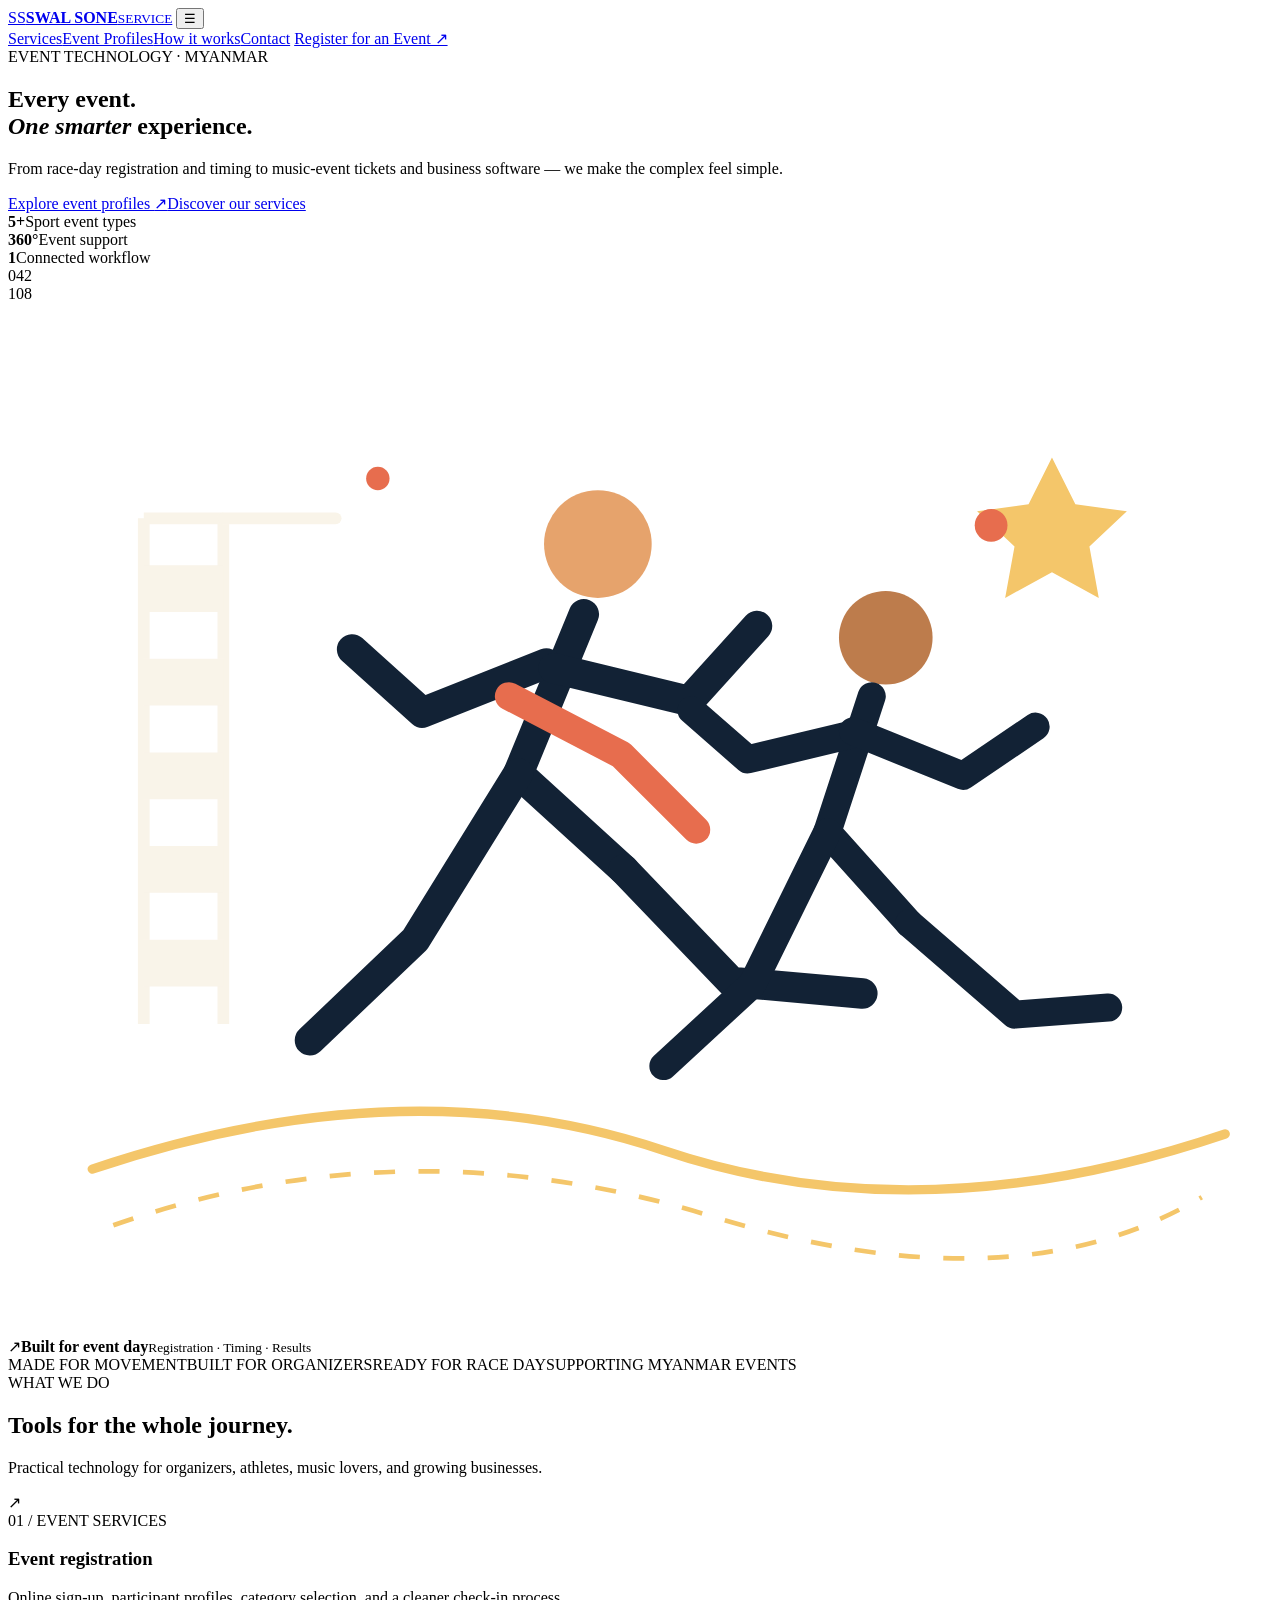
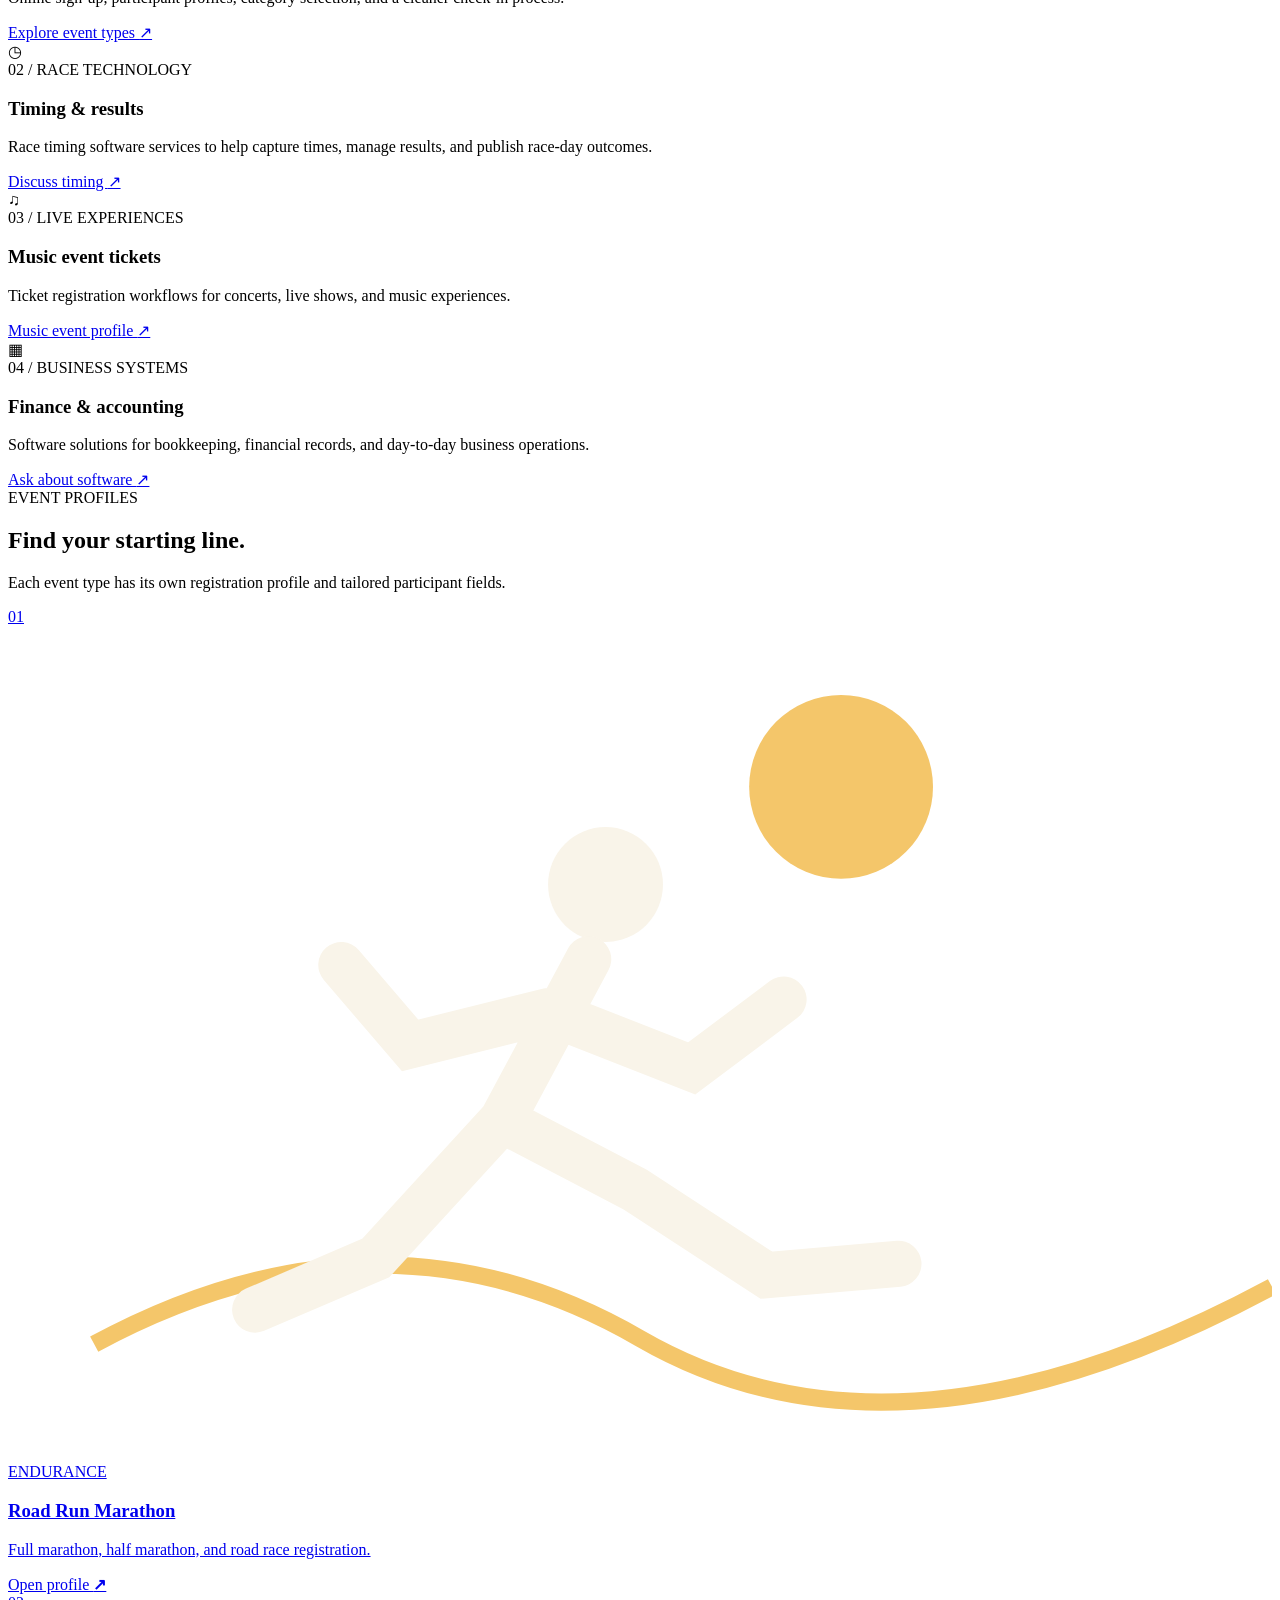
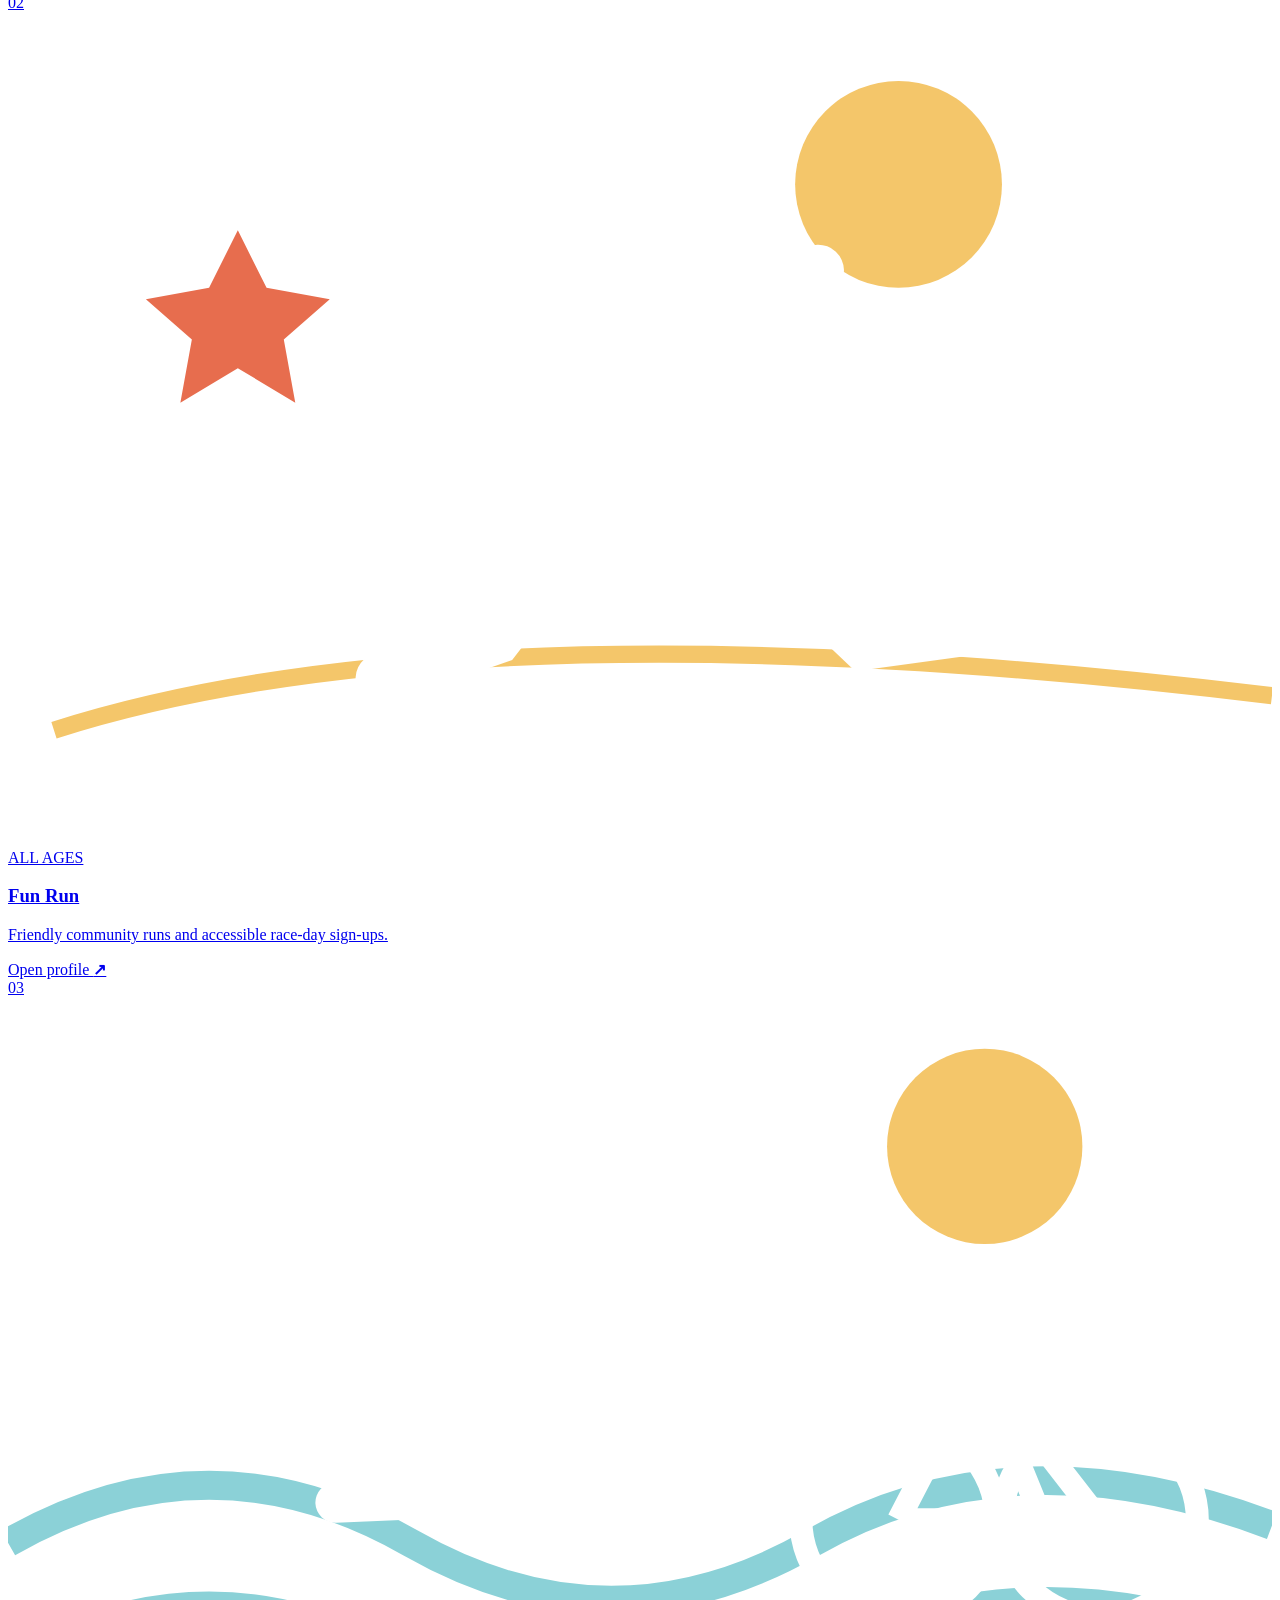
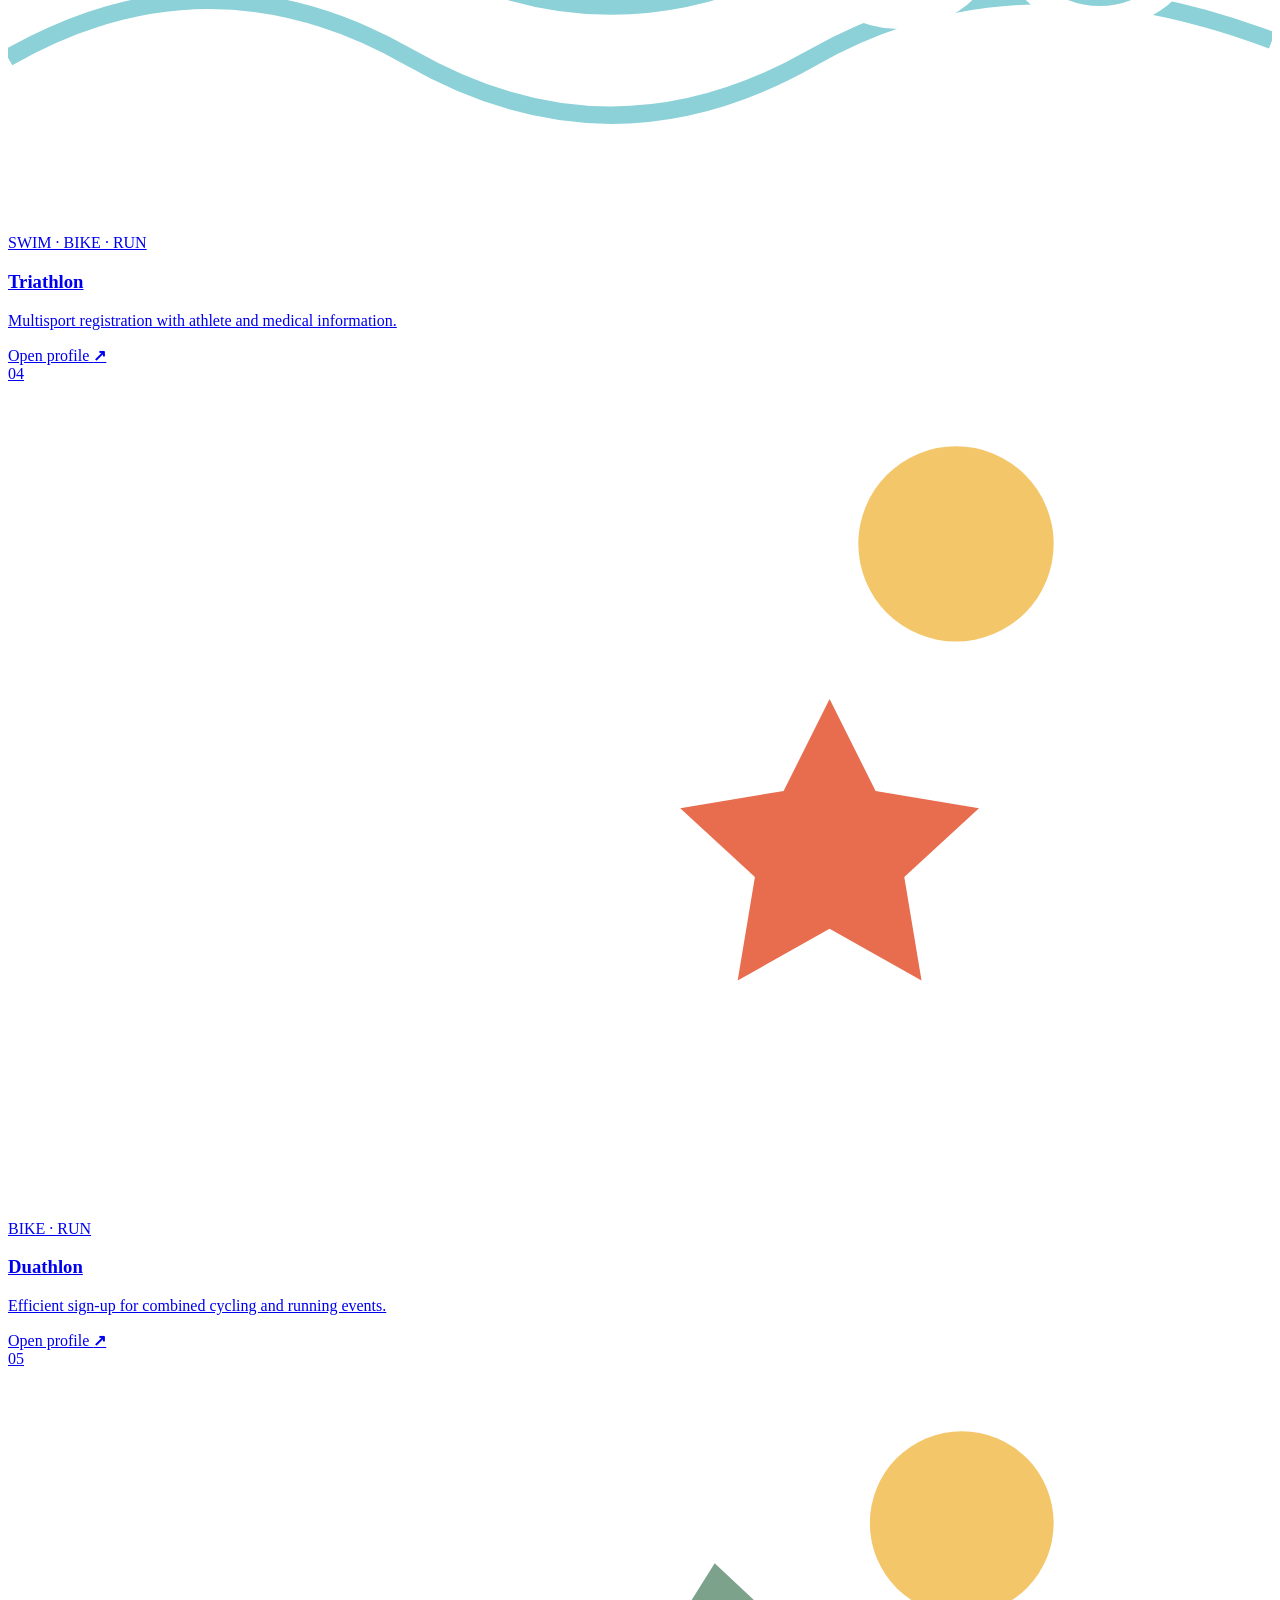
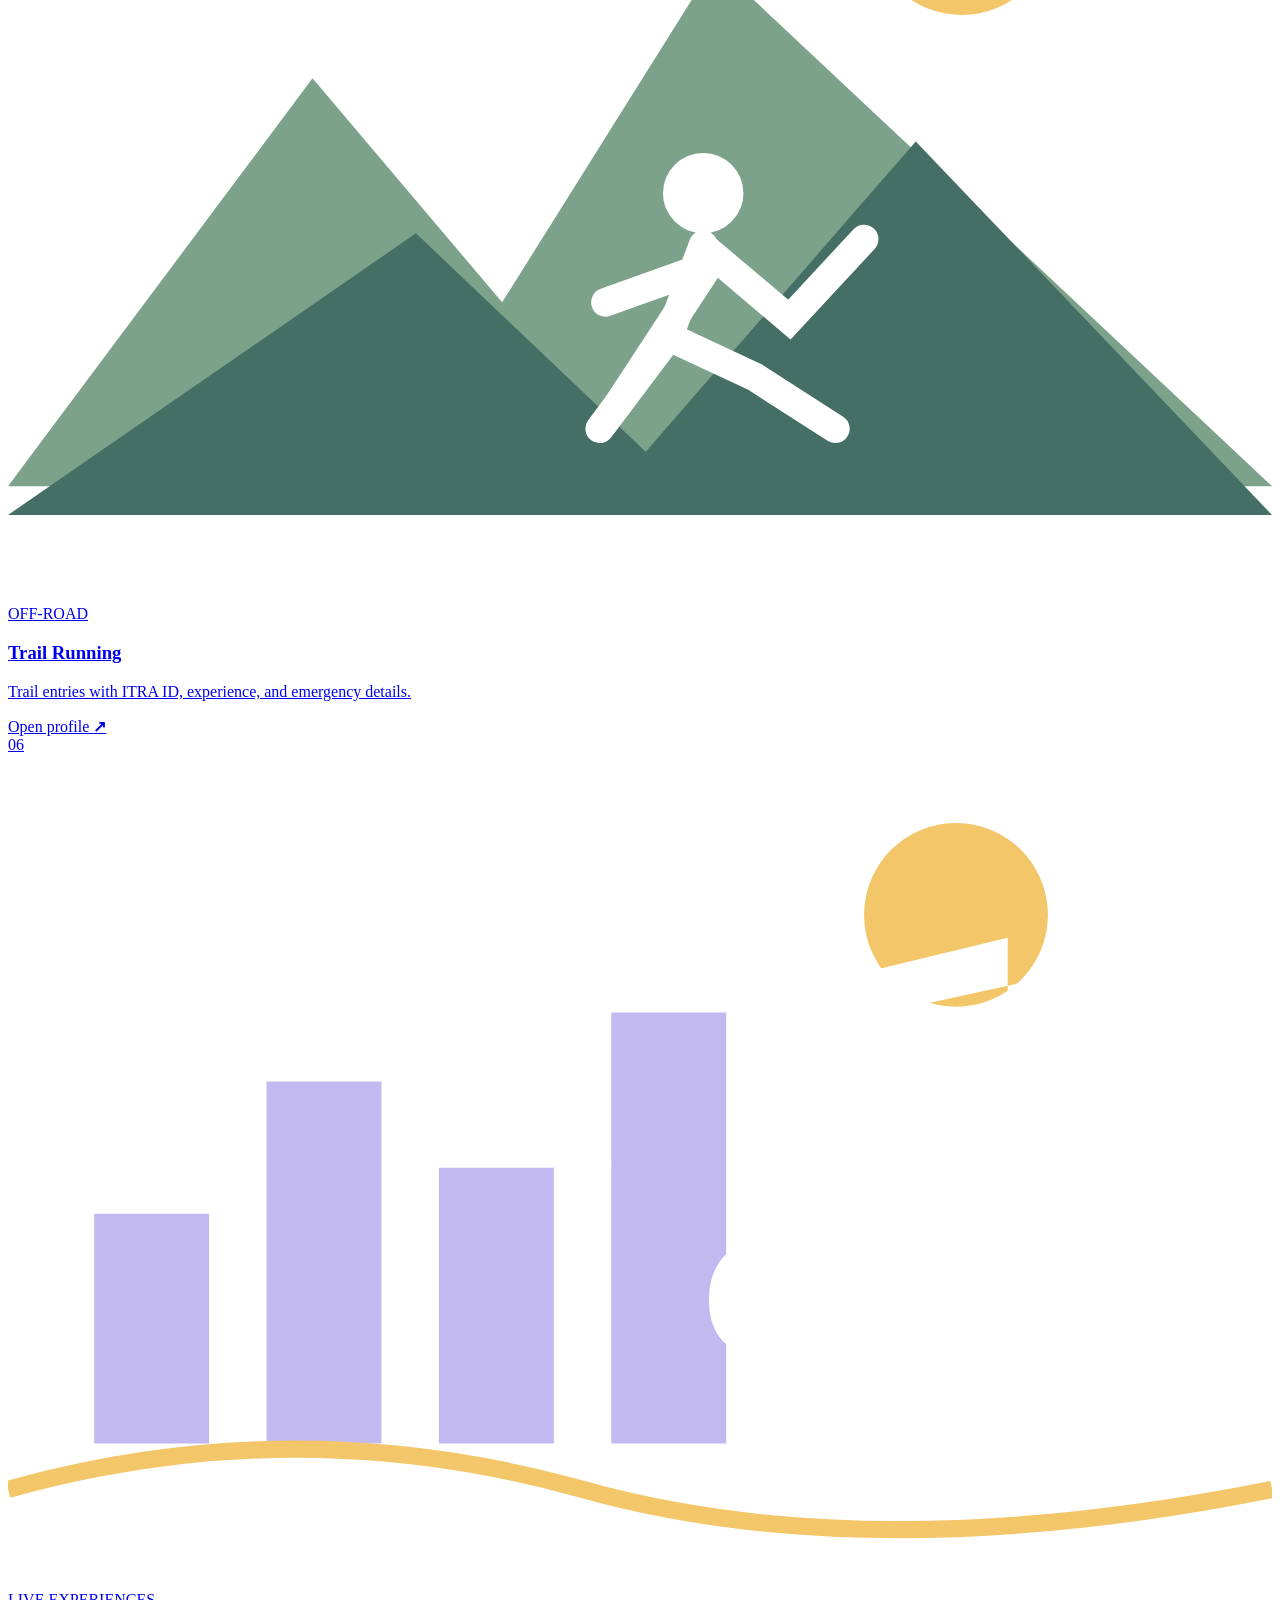
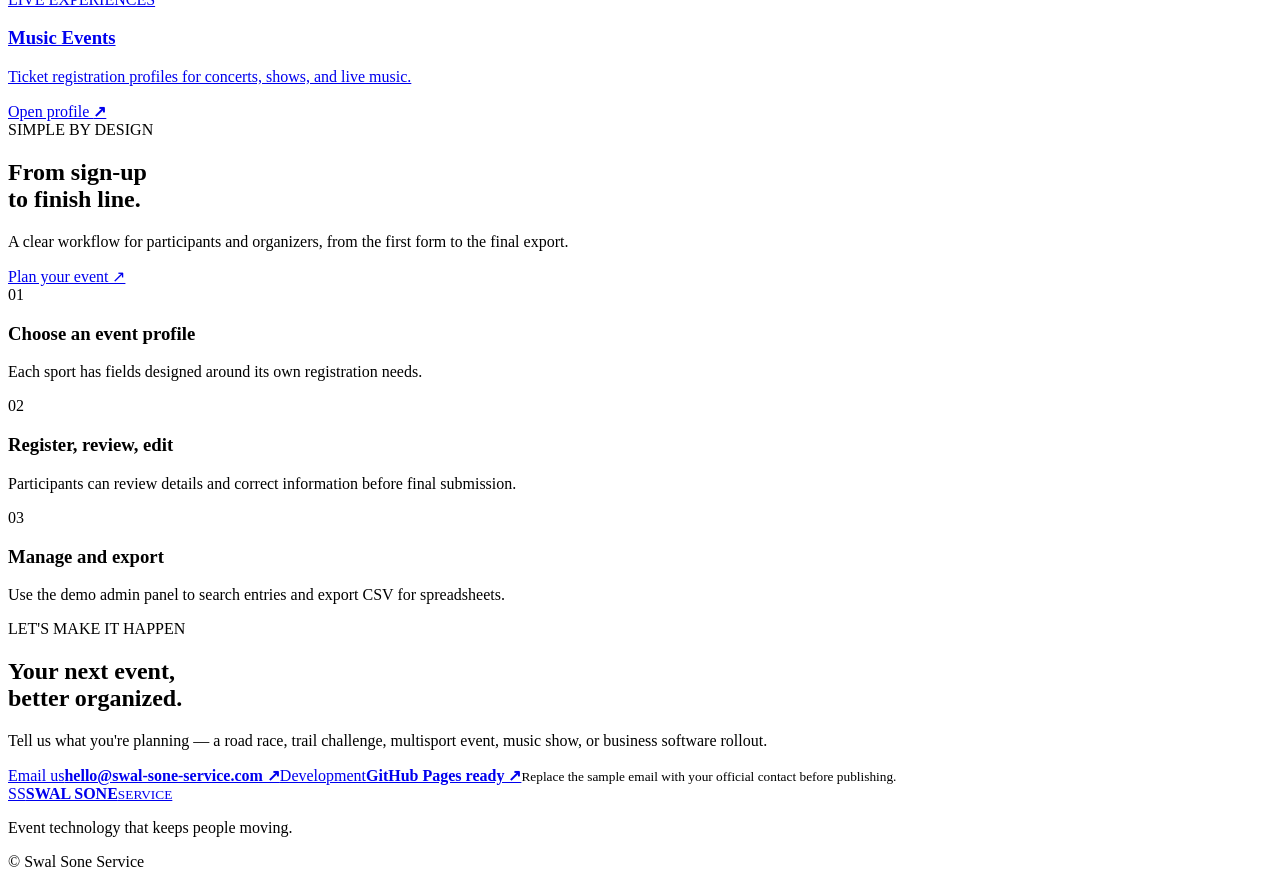
==== index.html @ 8aaf3433 "Add files via upload" ====
<!doctype html>
<html lang="en">
<head>
  <meta charset="utf-8">
  <meta name="viewport" content="width=device-width, initial-scale=1">
  <meta name="theme-color" content="#101c2c">
  <title>Swal Sone Service | Events, Timing & Business Software</title>
  <meta name="description" content="Event registration, race timing software services, music event ticketing, and finance & accounting software in Myanmar.">
  <link rel="stylesheet" href="styles.css">
</head>
<body>
<header class="site-header">
  <a class="brand" href="index.html" aria-label="Swal Sone Service home"><span class="brand-mark">SS</span><span><b>SWAL SONE</b><small>SERVICE</small></span></a>
  <button class="menu-toggle" id="menuToggle" aria-label="Open navigation">☰</button>
  <nav id="mainNav">
    <a href="#services">Services</a><a href="#events">Event Profiles</a><a href="#how">How it works</a><a href="#contact">Contact</a>
    <a class="nav-cta" href="#events">Register for an Event ↗</a>
  </nav>
</header>
<main>
<section class="hero">
  <div class="hero-copy">
    <div class="eyebrow"><span class="live-dot"></span> EVENT TECHNOLOGY · MYANMAR</div>
    <h1>Every event.<br><em>One smarter</em> experience.</h1>
    <p class="hero-lede">From race-day registration and timing to music-event tickets and business software — we make the complex feel simple.</p>
    <div class="hero-actions"><a class="btn btn-primary" href="#events">Explore event profiles <span>↗</span></a><a class="btn btn-quiet" href="#services">Discover our services</a></div>
    <div class="hero-stats"><div><b>5+</b><span>Sport event types</span></div><div><b>360°</b><span>Event support</span></div><div><b>1</b><span>Connected workflow</span></div></div>
  </div>
  <div class="hero-art" aria-label="Illustration of runners crossing a finish line">
    <div class="sun"></div><div class="track track-one"></div><div class="track track-two"></div>
    <div class="bib bib-one">042</div><div class="bib bib-two">108</div>
    <svg viewBox="0 0 540 440" role="img" aria-label="Stylized runners at a race finish" class="runner-art">
      <path d="M36 370 Q170 325 280 362 T520 355" fill="none" stroke="#f4c66a" stroke-width="4" stroke-linecap="round"/>
      <path d="M45 394 Q170 350 300 390 T510 382" fill="none" stroke="#f4c66a" stroke-width="2" stroke-dasharray="9 10"/>
      <g stroke="#122235" stroke-width="13" stroke-linecap="round" stroke-linejoin="round" fill="none">
        <circle cx="252" cy="103" r="23" fill="#e6a36c" stroke="none"/>
        <path d="M246 133 L218 201 L263 242"/>
        <path d="M230 154 L177 175 L147 148"/>
        <path d="M233 156 L291 170 L320 138"/>
        <path d="M218 201 L174 272 L129 315"/>
        <path d="M263 242 L309 290 L365 295"/>
      </g>
      <g stroke="#e76d4e" stroke-width="12" stroke-linecap="round" stroke-linejoin="round" fill="none">
        <path d="M214 168 L262 193 L294 225"/>
      </g>
      <g stroke="#122235" stroke-width="12" stroke-linecap="round" stroke-linejoin="round" fill="none">
        <circle cx="375" cy="143" r="20" fill="#bd7c4c" stroke="none"/>
        <path d="M369 168 L350 226 L385 265"/>
        <path d="M362 184 L316 195 L292 174"/>
        <path d="M361 183 L408 202 L439 181"/>
        <path d="M350 226 L318 291 L280 326"/>
        <path d="M385 265 L430 304 L470 301"/>
      </g>
      <path d="M58 92 L58 308 M92 92 L92 308 M58 92 L92 92" stroke="#f9f4e9" stroke-width="5" fill="none"/>
      <path d="M58 112 H92 V132 H58 Z M58 152 H92 V172 H58 Z M58 192 H92 V212 H58 Z M58 232 H92 V252 H58 Z M58 272 H92 V292 H58 Z" fill="#f9f4e9"/>
      <path d="M92 92 H140" stroke="#f9f4e9" stroke-width="5" stroke-linecap="round"/>
      <path d="M446 66 l10 20 22 3 -16 15 4 22 -20 -11 -20 11 4 -22 -16 -15 22 -3z" fill="#f4c66a"/>
      <circle cx="158" cy="75" r="5" fill="#e76d4e"/><circle cx="420" cy="95" r="7" fill="#e76d4e"/>
    </svg>
    <div class="art-label"><span class="label-icon">↗</span><span><b>Built for event day</b><small>Registration · Timing · Results</small></span></div>
  </div>
</section>
<section class="trust-strip"><span>MADE FOR MOVEMENT</span><i></i><span>BUILT FOR ORGANIZERS</span><i></i><span>READY FOR RACE DAY</span><i></i><span>SUPPORTING MYANMAR EVENTS</span></section>
<section class="section services-section" id="services">
  <div class="section-heading"><div><span class="eyebrow">WHAT WE DO</span><h2>Tools for the whole journey.</h2></div><p>Practical technology for organizers, athletes, music lovers, and growing businesses.</p></div>
  <div class="service-grid">
    <article class="service-card"><div class="service-icon orange">↗</div><span class="card-kicker">01 / EVENT SERVICES</span><h3>Event registration</h3><p>Online sign-up, participant profiles, category selection, and a cleaner check-in process.</p><a href="#events">Explore event types <span>↗</span></a></article>
    <article class="service-card"><div class="service-icon blue">◷</div><span class="card-kicker">02 / RACE TECHNOLOGY</span><h3>Timing & results</h3><p>Race timing software services to help capture times, manage results, and publish race-day outcomes.</p><a href="#contact">Discuss timing <span>↗</span></a></article>
    <article class="service-card"><div class="service-icon purple">♫</div><span class="card-kicker">03 / LIVE EXPERIENCES</span><h3>Music event tickets</h3><p>Ticket registration workflows for concerts, live shows, and music experiences.</p><a href="music.html">Music event profile <span>↗</span></a></article>
    <article class="service-card"><div class="service-icon green">▦</div><span class="card-kicker">04 / BUSINESS SYSTEMS</span><h3>Finance & accounting</h3><p>Software solutions for bookkeeping, financial records, and day-to-day business operations.</p><a href="#contact">Ask about software <span>↗</span></a></article>
  </div>
</section>
<section class="section events-section" id="events">
  <div class="section-heading"><div><span class="eyebrow">EVENT PROFILES</span><h2>Find your starting line.</h2></div><p>Each event type has its own registration profile and tailored participant fields.</p></div>
  <div class="event-grid">
    <a class="event-card marathon" href="marathon.html"><div class="event-art art-runner"><span class="art-number">01</span><svg viewBox="0 0 220 145" aria-hidden="true"><circle cx="145" cy="28" r="16" fill="#f4c66a"/><path d="M15 125 Q65 98 110 124 T220 115" fill="none" stroke="#f4c66a" stroke-width="3"/><g stroke="#f9f4e9" stroke-width="8" stroke-linecap="round" fill="none"><circle cx="104" cy="45" r="10" fill="#f9f4e9" stroke="none"/><path d="M101 58 L86 86 L109 98 M94 67 L70 73 L58 59 M96 68 L119 77 L135 65 M86 86 L64 110 L43 119 M109 98 L132 113 L155 111"/></g></svg></div><div class="event-info"><span>ENDURANCE</span><h3>Road Run Marathon</h3><p>Full marathon, half marathon, and road race registration.</p><div class="event-link">Open profile <b>↗</b></div></div></a>
    <a class="event-card funrun" href="fun-run.html"><div class="event-art"><span class="art-number">02</span><svg viewBox="0 0 220 145" aria-hidden="true"><circle cx="155" cy="30" r="18" fill="#f4c66a"/><path d="M8 125 Q80 102 220 119" fill="none" stroke="#f4c66a" stroke-width="3"/><g stroke="#fff" stroke-width="9" stroke-linecap="round" fill="none"><circle cx="95" cy="44" r="10" fill="#fff" stroke="none"/><path d="M94 58 L105 83 L129 91 M98 67 L72 74 L57 60 M101 67 L125 62 L141 45 M105 83 L85 109 L65 116 M129 91 L149 110 L171 107"/></g><path d="M40 38 l5 10 11 2 -8 7 2 11 -10 -6 -10 6 2 -11 -8 -7 11 -2z" fill="#e76d4e"/></svg></div><div class="event-info"><span>ALL AGES</span><h3>Fun Run</h3><p>Friendly community runs and accessible race-day sign-ups.</p><div class="event-link">Open profile <b>↗</b></div></div></a>
    <a class="event-card triathlon" href="triathlon.html"><div class="event-art"><span class="art-number">03</span><svg viewBox="0 0 220 145" aria-hidden="true"><circle cx="170" cy="26" r="17" fill="#f4c66a"/><path d="M0 95 Q35 75 70 95 T140 95 T220 92" fill="none" stroke="#8bd1d7" stroke-width="5"/><path d="M0 115 Q35 95 70 115 T140 115 T220 112" fill="none" stroke="#8bd1d7" stroke-width="3"/><g stroke="#fff" stroke-width="7" stroke-linecap="round" fill="none"><circle cx="83" cy="43" r="9" fill="#fff" stroke="none"/><path d="M83 56 L98 72 L120 65 L132 79 M96 71 L81 87 L57 88 M120 65 L135 51"/></g><circle cx="155" cy="91" r="17" stroke="#fff" stroke-width="4" fill="none"/><circle cx="190" cy="91" r="17" stroke="#fff" stroke-width="4" fill="none"/><path d="M155 91 L169 64 L180 91 L155 91 M169 64 L190 91" stroke="#fff" stroke-width="4" fill="none"/></svg></div><div class="event-info"><span>SWIM · BIKE · RUN</span><h3>Triathlon</h3><p>Multisport registration with athlete and medical information.</p><div class="event-link">Open profile <b>↗</b></div></div></a>
    <a class="event-card duathlon" href="duathlon.html"><div class="event-art"><span class="art-number">04</span><svg viewBox="0 0 220 145" aria-hidden="true"><circle cx="165" cy="28" r="17" fill="#f4c66a"/><circle cx="63" cy="105" r="20" stroke="#fff" stroke-width="4" fill="none"/><circle cx="112" cy="105" r="20" stroke="#fff" stroke-width="4" fill="none"/><path d="M63 105 L83 70 L99 105 L63 105 M83 70 L112 105 M83 70 L108 65" stroke="#fff" stroke-width="5" fill="none" stroke-linecap="round"/><path d="M143 55 l8 16 18 3 -13 12 3 18 -16 -9 -16 9 3 -18 -13 -12 18 -3z" fill="#e76d4e"/></svg></div><div class="event-info"><span>BIKE · RUN</span><h3>Duathlon</h3><p>Efficient sign-up for combined cycling and running events.</p><div class="event-link">Open profile <b>↗</b></div></div></a>
    <a class="event-card trail" href="trail-run.html"><div class="event-art"><span class="art-number">05</span><svg viewBox="0 0 220 145" aria-hidden="true"><circle cx="166" cy="27" r="16" fill="#f4c66a"/><path d="M0 125 L53 54 L86 93 L123 34 L220 125Z" fill="#7da28c"/><path d="M0 130 L71 81 L111 119 L158 65 L220 130Z" fill="#456f65"/><path d="M106 111 L123 85 L136 96 L149 82" stroke="#fff" stroke-width="5" fill="none" stroke-linecap="round"/><circle cx="121" cy="74" r="7" fill="#fff"/><path d="M121 83 L115 99 L130 106 M118 88 L104 93 M115 99 L103 115 M130 106 L144 115" stroke="#fff" stroke-width="5" stroke-linecap="round" fill="none"/></svg></div><div class="event-info"><span>OFF-ROAD</span><h3>Trail Running</h3><p>Trail entries with ITRA ID, experience, and emergency details.</p><div class="event-link">Open profile <b>↗</b></div></div></a>
    <a class="event-card music" href="music.html"><div class="event-art"><span class="art-number">06</span><svg viewBox="0 0 220 145" aria-hidden="true"><circle cx="165" cy="28" r="16" fill="#f4c66a"/><path d="M15 120 L15 80 L35 80 L35 120 M45 120 L45 57 L65 57 L65 120 M75 120 L75 72 L95 72 L95 120 M105 120 L105 45 L125 45 L125 120" fill="#9b8be8" opacity=".6"/><path d="M145 39 L145 93 Q145 105 133 105 Q122 105 122 95 Q122 83 139 83 L139 48 L180 39 L180 83 Q180 95 168 95 Q157 95 157 85 Q157 73 174 73 L174 32Z" fill="#fff"/><path d="M0 128 Q50 114 100 128 T220 128" fill="none" stroke="#f4c66a" stroke-width="3"/></svg></div><div class="event-info"><span>LIVE EXPERIENCES</span><h3>Music Events</h3><p>Ticket registration profiles for concerts, shows, and live music.</p><div class="event-link">Open profile <b>↗</b></div></div></a>
  </div>
</section>
<section class="process-section" id="how"><div class="section process-inner"><div><span class="eyebrow">SIMPLE BY DESIGN</span><h2>From sign-up<br>to finish line.</h2><p class="process-lede">A clear workflow for participants and organizers, from the first form to the final export.</p><a class="btn btn-primary" href="#contact">Plan your event ↗</a></div><div class="steps"><article><span>01</span><div><h3>Choose an event profile</h3><p>Each sport has fields designed around its own registration needs.</p></div></article><article><span>02</span><div><h3>Register, review, edit</h3><p>Participants can review details and correct information before final submission.</p></div></article><article><span>03</span><div><h3>Manage and export</h3><p>Use the demo admin panel to search entries and export CSV for spreadsheets.</p></div></article></div></div></section>
<section class="section contact-section" id="contact"><div class="contact-panel"><div><span class="eyebrow">LET'S MAKE IT HAPPEN</span><h2>Your next event,<br>better organized.</h2><p>Tell us what you're planning — a road race, trail challenge, multisport event, music show, or business software rollout.</p></div><div class="contact-links"><a href="mailto:hello@swal-sone-service.com"><span>Email us</span><b>hello@swal-sone-service.com ↗</b></a><a href="https://github.com/" target="_blank" rel="noreferrer"><span>Development</span><b>GitHub Pages ready ↗</b></a><small>Replace the sample email with your official contact before publishing.</small></div></div></section>
</main>
<footer><a class="brand footer-brand" href="index.html"><span class="brand-mark">SS</span><span><b>SWAL SONE</b><small>SERVICE</small></span></a><p>Event technology that keeps people moving.</p><span>© <span id="year"></span> Swal Sone Service</span></footer>
<script src="app.js"></script>
</body>
</html>
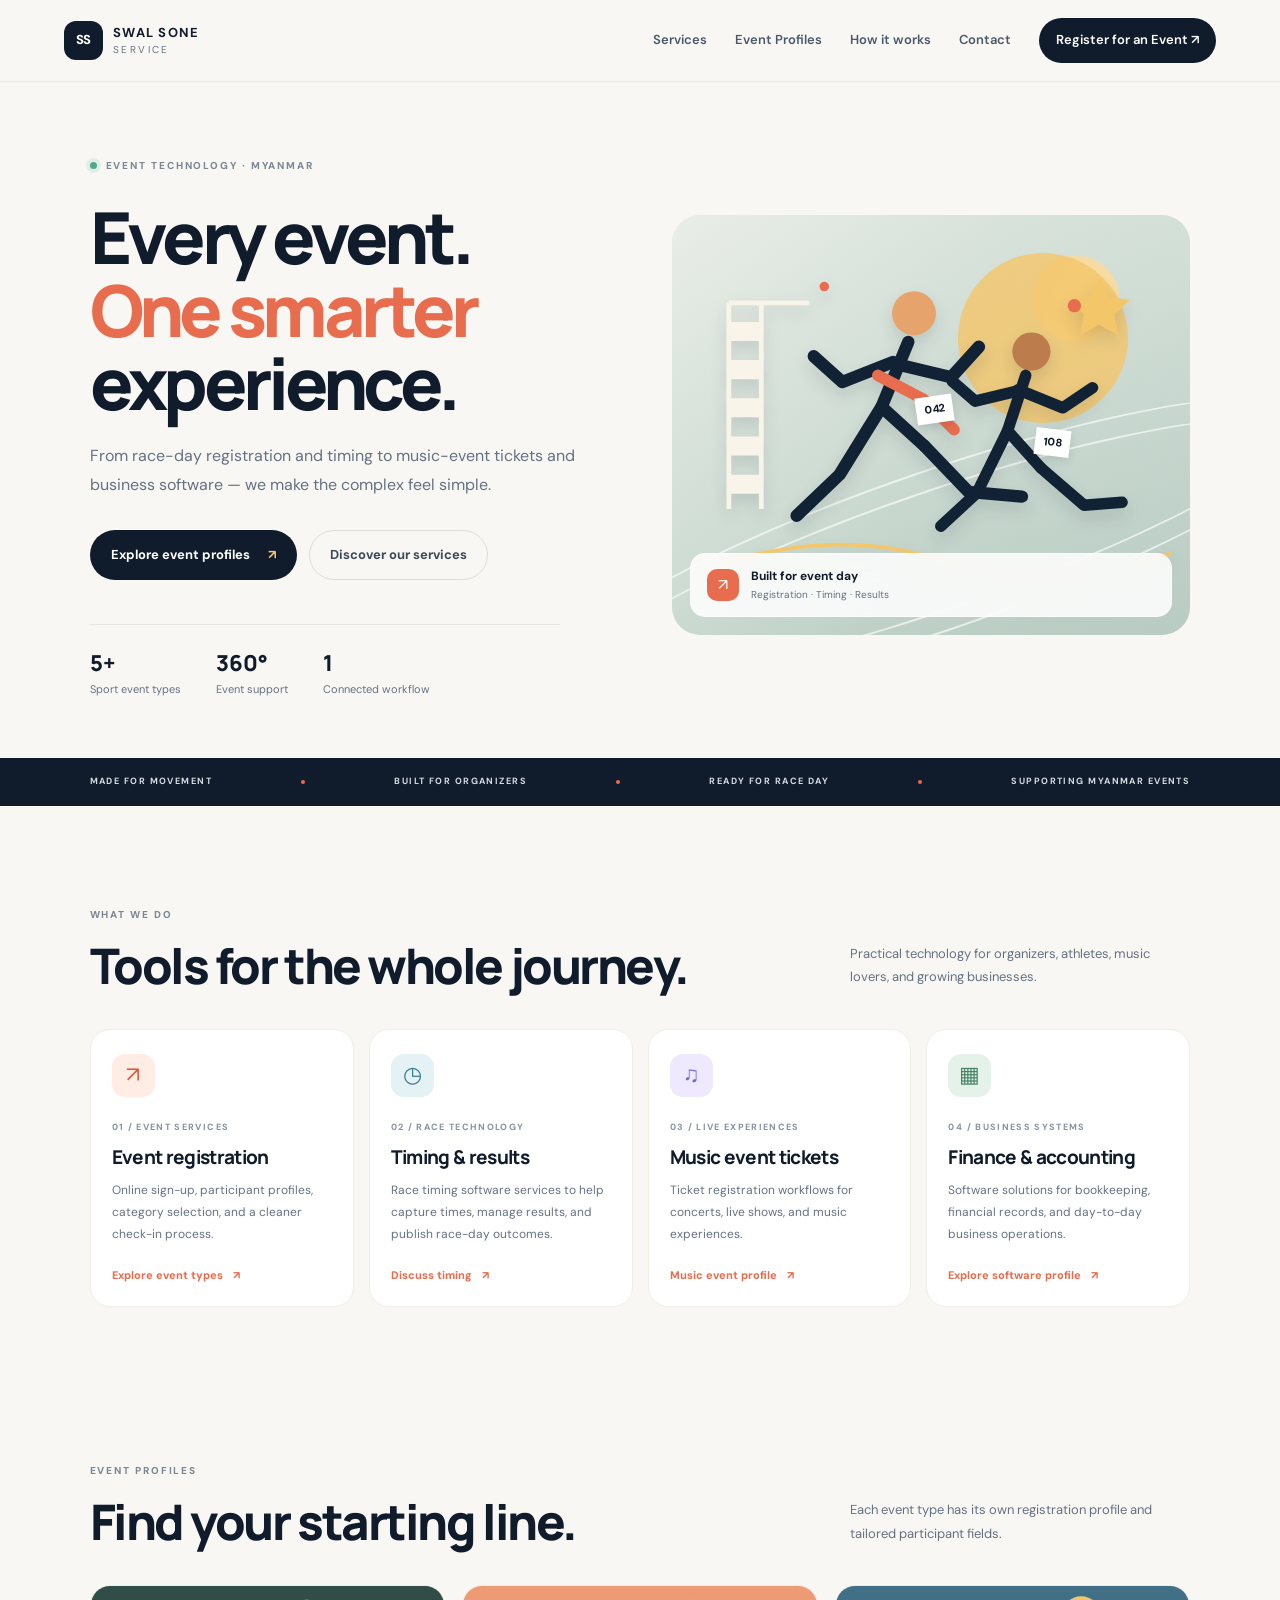
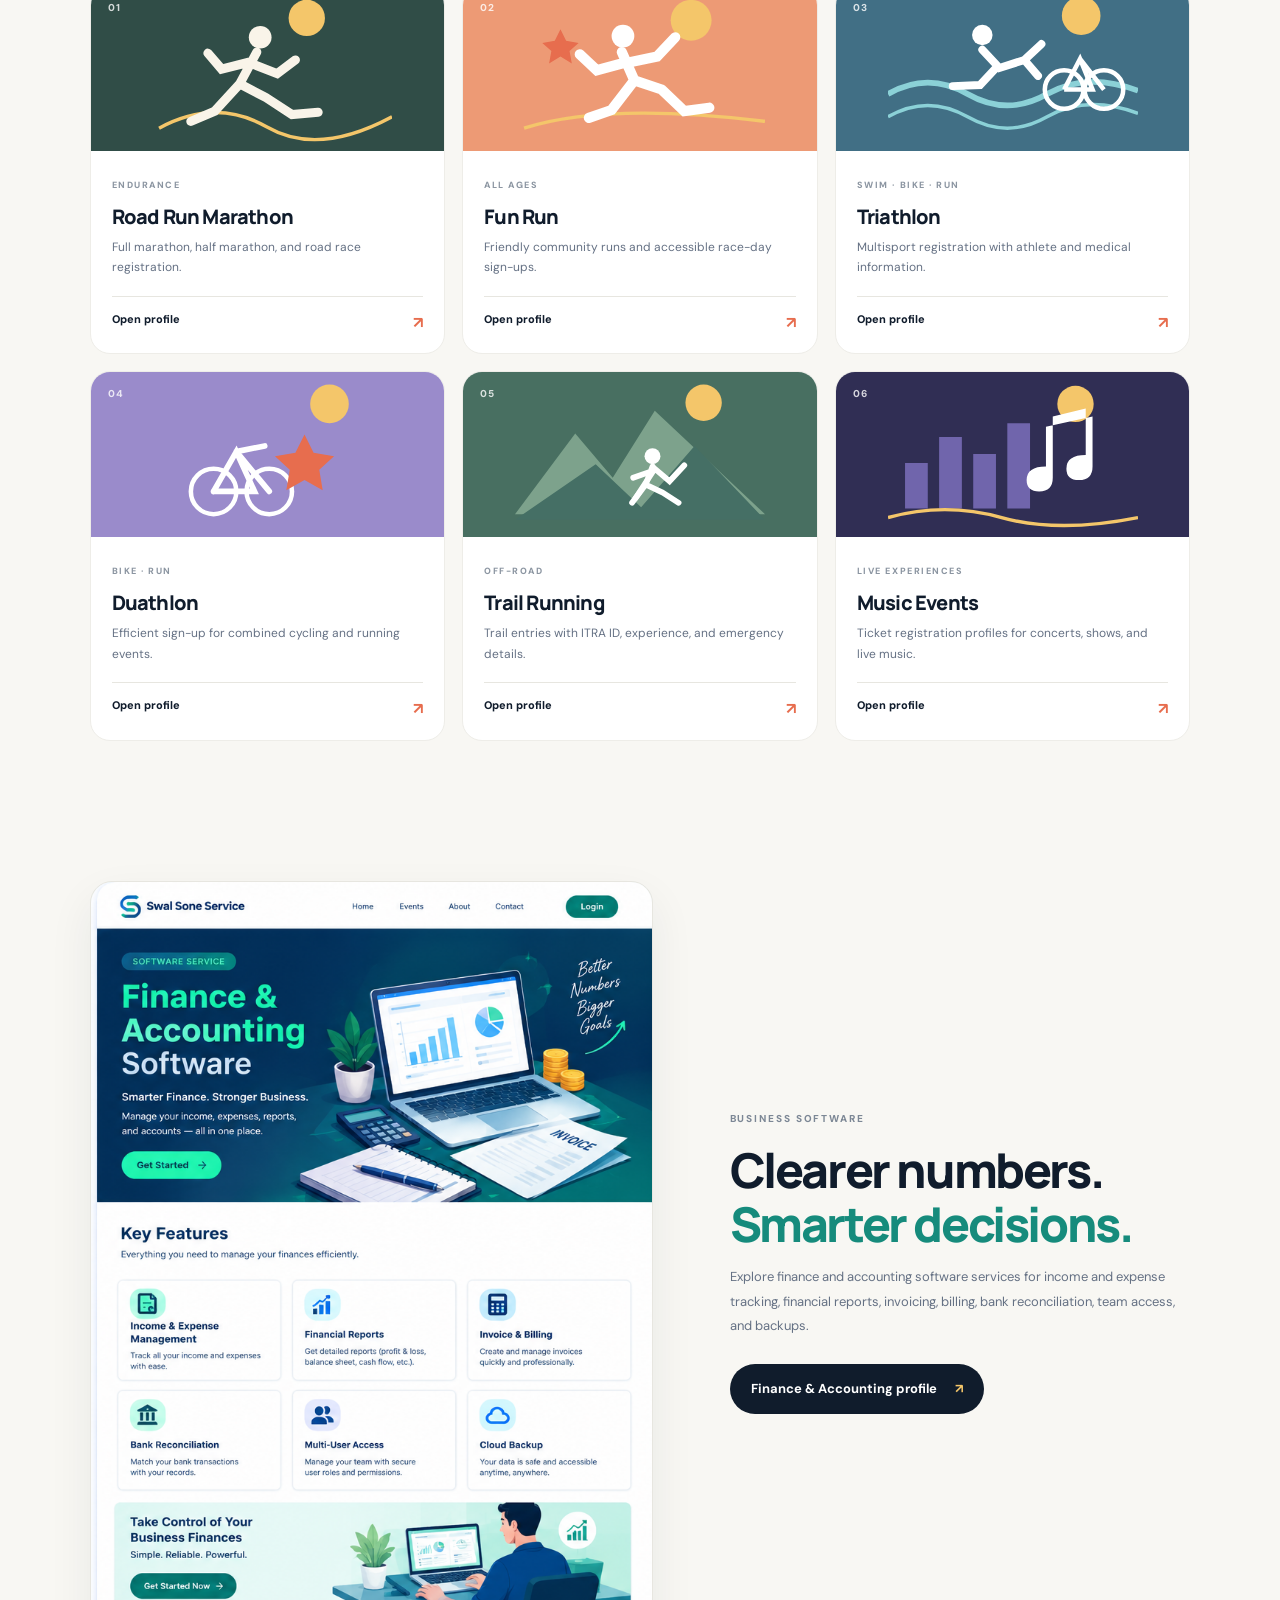
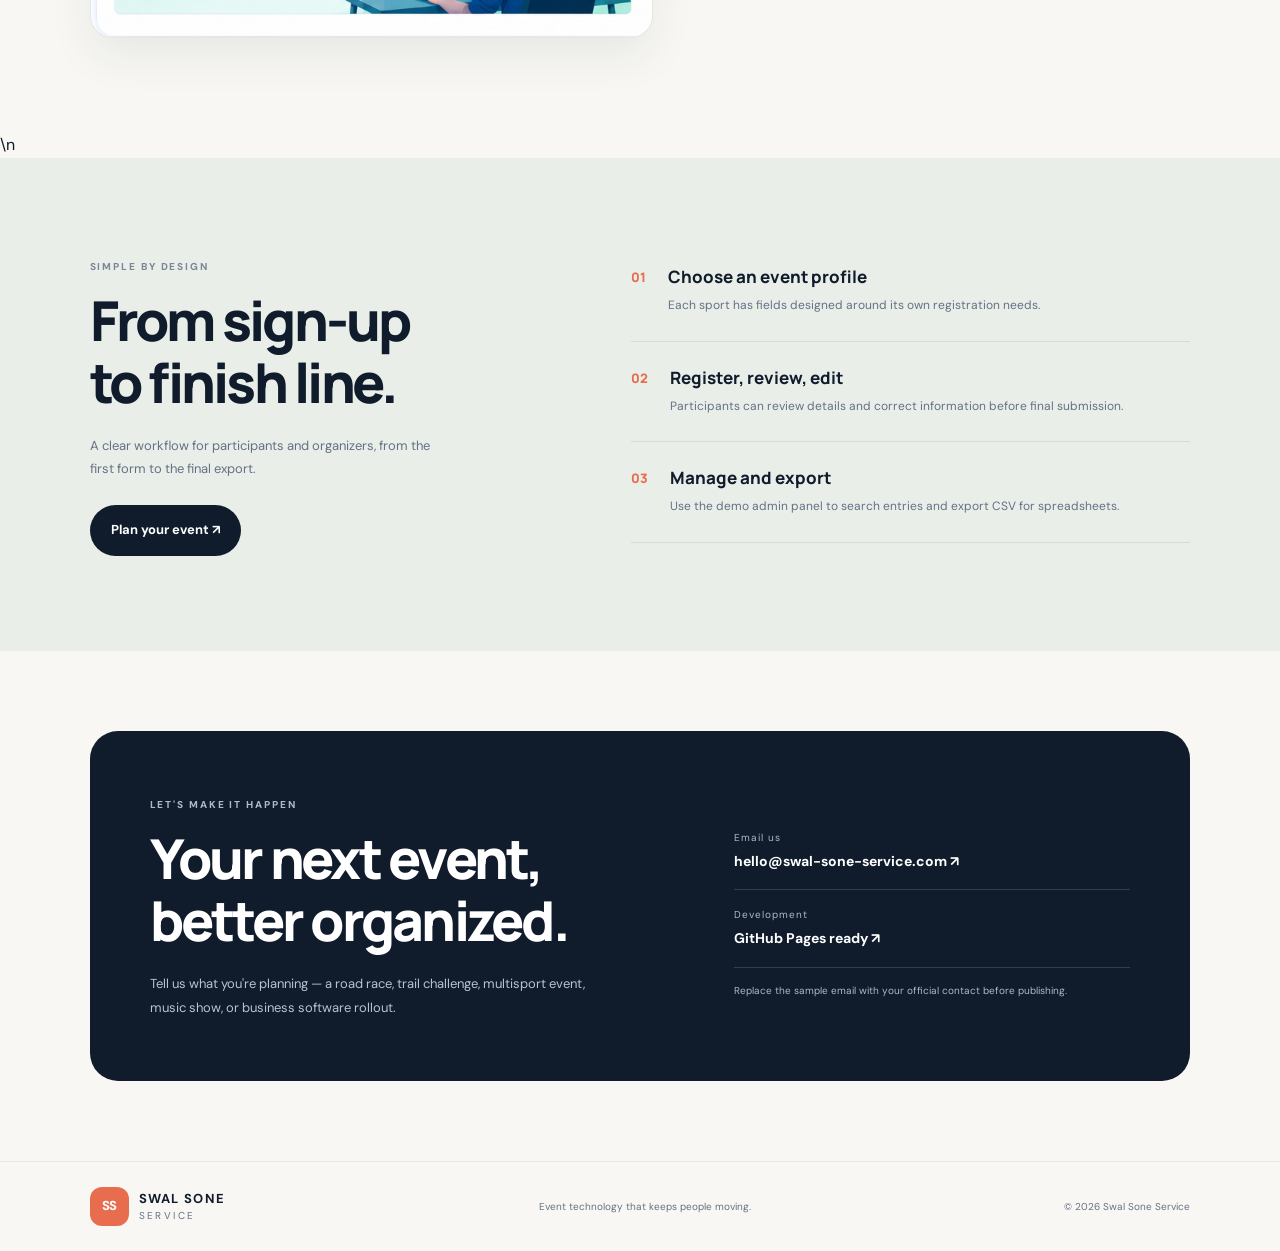
==== commit 57f35873: "Add files via upload" ====
--- a/index.html
+++ b/index.html
@@ -67,7 +67,7 @@
     <article class="service-card"><div class="service-icon orange">↗</div><span class="card-kicker">01 / EVENT SERVICES</span><h3>Event registration</h3><p>Online sign-up, participant profiles, category selection, and a cleaner check-in process.</p><a href="#events">Explore event types <span>↗</span></a></article>
     <article class="service-card"><div class="service-icon blue">◷</div><span class="card-kicker">02 / RACE TECHNOLOGY</span><h3>Timing & results</h3><p>Race timing software services to help capture times, manage results, and publish race-day outcomes.</p><a href="#contact">Discuss timing <span>↗</span></a></article>
     <article class="service-card"><div class="service-icon purple">♫</div><span class="card-kicker">03 / LIVE EXPERIENCES</span><h3>Music event tickets</h3><p>Ticket registration workflows for concerts, live shows, and music experiences.</p><a href="music.html">Music event profile <span>↗</span></a></article>
-    <article class="service-card"><div class="service-icon green">▦</div><span class="card-kicker">04 / BUSINESS SYSTEMS</span><h3>Finance & accounting</h3><p>Software solutions for bookkeeping, financial records, and day-to-day business operations.</p><a href="#contact">Ask about software <span>↗</span></a></article>
+    <article class="service-card"><div class="service-icon green">▦</div><span class="card-kicker">04 / BUSINESS SYSTEMS</span><h3>Finance & accounting</h3><p>Software solutions for bookkeeping, financial records, and day-to-day business operations.</p><a href="finance-accounting.html">Explore software profile <span>↗</span></a></article>
   </div>
 </section>
 <section class="section events-section" id="events">
@@ -81,7 +81,14 @@
     <a class="event-card music" href="music.html"><div class="event-art"><span class="art-number">06</span><svg viewBox="0 0 220 145" aria-hidden="true"><circle cx="165" cy="28" r="16" fill="#f4c66a"/><path d="M15 120 L15 80 L35 80 L35 120 M45 120 L45 57 L65 57 L65 120 M75 120 L75 72 L95 72 L95 120 M105 120 L105 45 L125 45 L125 120" fill="#9b8be8" opacity=".6"/><path d="M145 39 L145 93 Q145 105 133 105 Q122 105 122 95 Q122 83 139 83 L139 48 L180 39 L180 83 Q180 95 168 95 Q157 95 157 85 Q157 73 174 73 L174 32Z" fill="#fff"/><path d="M0 128 Q50 114 100 128 T220 128" fill="none" stroke="#f4c66a" stroke-width="3"/></svg></div><div class="event-info"><span>LIVE EXPERIENCES</span><h3>Music Events</h3><p>Ticket registration profiles for concerts, shows, and live music.</p><div class="event-link">Open profile <b>↗</b></div></div></a>
   </div>
 </section>
-<section class="process-section" id="how"><div class="section process-inner"><div><span class="eyebrow">SIMPLE BY DESIGN</span><h2>From sign-up<br>to finish line.</h2><p class="process-lede">A clear workflow for participants and organizers, from the first form to the final export.</p><a class="btn btn-primary" href="#contact">Plan your event ↗</a></div><div class="steps"><article><span>01</span><div><h3>Choose an event profile</h3><p>Each sport has fields designed around its own registration needs.</p></div></article><article><span>02</span><div><h3>Register, review, edit</h3><p>Participants can review details and correct information before final submission.</p></div></article><article><span>03</span><div><h3>Manage and export</h3><p>Use the demo admin panel to search entries and export CSV for spreadsheets.</p></div></article></div></div></section>
+
+<section class="section finance-feature" id="finance-software">
+  <div class="finance-feature-image"><img src="assets/finance-accounting.png" alt="Finance and accounting software dashboard concept"></div>
+  <div class="finance-feature-copy"><span class="eyebrow">BUSINESS SOFTWARE</span><h2>Clearer numbers.<br><em>Smarter decisions.</em></h2>
+  <p>Explore finance and accounting software services for income and expense tracking, financial reports, invoicing, billing, bank reconciliation, team access, and backups.</p>
+  <a class="btn btn-primary" href="finance-accounting.html">Finance & Accounting profile <span>↗</span></a></div>
+</section>
+\n<section class="process-section" id="how"><div class="section process-inner"><div><span class="eyebrow">SIMPLE BY DESIGN</span><h2>From sign-up<br>to finish line.</h2><p class="process-lede">A clear workflow for participants and organizers, from the first form to the final export.</p><a class="btn btn-primary" href="#contact">Plan your event ↗</a></div><div class="steps"><article><span>01</span><div><h3>Choose an event profile</h3><p>Each sport has fields designed around its own registration needs.</p></div></article><article><span>02</span><div><h3>Register, review, edit</h3><p>Participants can review details and correct information before final submission.</p></div></article><article><span>03</span><div><h3>Manage and export</h3><p>Use the demo admin panel to search entries and export CSV for spreadsheets.</p></div></article></div></div></section>
 <section class="section contact-section" id="contact"><div class="contact-panel"><div><span class="eyebrow">LET'S MAKE IT HAPPEN</span><h2>Your next event,<br>better organized.</h2><p>Tell us what you're planning — a road race, trail challenge, multisport event, music show, or business software rollout.</p></div><div class="contact-links"><a href="mailto:hello@swal-sone-service.com"><span>Email us</span><b>hello@swal-sone-service.com ↗</b></a><a href="https://github.com/" target="_blank" rel="noreferrer"><span>Development</span><b>GitHub Pages ready ↗</b></a><small>Replace the sample email with your official contact before publishing.</small></div></div></section>
 </main>
 <footer><a class="brand footer-brand" href="index.html"><span class="brand-mark">SS</span><span><b>SWAL SONE</b><small>SERVICE</small></span></a><p>Event technology that keeps people moving.</p><span>© <span id="year"></span> Swal Sone Service</span></footer>
--- a/styles.css
+++ b/styles.css
@@ -0,0 +1,21 @@
+@import url('https://fonts.googleapis.com/css2?family=DM+Sans:wght@400;500;600;700&family=Manrope:wght@400;500;600;700;800&display=swap');
+:root{--ink:#101c2c;--muted:#657184;--paper:#f8f7f3;--white:#fff;--orange:#e76d4e;--yellow:#f4c66a;--line:#e7e6e0;--navy:#14263b;--radius:20px}
+*{box-sizing:border-box}html{scroll-behavior:smooth;scroll-padding-top:90px}body{margin:0;background:var(--paper);color:var(--ink);font-family:"DM Sans",sans-serif;line-height:1.55}a{color:inherit;text-decoration:none}.site-header{height:82px;display:flex;align-items:center;justify-content:space-between;padding:0 max(5vw,24px);background:rgba(248,247,243,.94);position:sticky;top:0;z-index:20;border-bottom:1px solid rgba(16,28,44,.06);backdrop-filter:blur(14px)}.brand{display:flex;align-items:center;gap:10px;letter-spacing:.08em}.brand-mark{height:39px;width:39px;display:grid;place-items:center;background:var(--ink);color:white;border-radius:12px;font-weight:800;font-size:13px;letter-spacing:-.04em}.brand b,.brand small{display:block;line-height:1.2}.brand b{font-size:13px}.brand small{font-size:10px;letter-spacing:.24em;color:var(--muted);margin-top:4px}nav{display:flex;align-items:center;gap:28px;font-size:13px;font-weight:600}nav a:not(.nav-cta){color:#4c596a}nav a:hover{color:var(--orange)}.nav-cta{background:var(--ink);color:white;padding:12px 17px;border-radius:999px}.menu-toggle{display:none;border:0;background:none;font-size:24px}.hero{padding:70px max(7vw,24px) 60px;display:grid;grid-template-columns:1fr 1fr;gap:5vw;align-items:center;max-width:1500px;margin:auto;min-height:570px}.eyebrow{font-size:10px;letter-spacing:.19em;font-weight:800;color:#7c8795;display:inline-flex;align-items:center;gap:9px}.live-dot{height:7px;width:7px;border-radius:50%;background:#54a78d;box-shadow:0 0 0 4px #dfeee6}.hero h1{font-family:Manrope,sans-serif;font-size:clamp(48px,5.6vw,78px);letter-spacing:-.065em;line-height:1.02;margin:24px 0 22px;font-weight:800}.hero h1 em{color:var(--orange);font-style:normal}.hero-lede{max-width:490px;color:var(--muted);font-size:16px;line-height:1.8}.hero-actions{display:flex;gap:12px;align-items:center;flex-wrap:wrap;margin-top:30px}.btn{display:inline-flex;align-items:center;justify-content:center;gap:18px;padding:14px 20px;border-radius:999px;font-size:13px;font-weight:700;border:1px solid transparent;transition:transform .2s,background .2s}.btn:hover{transform:translateY(-2px)}.btn-primary{background:var(--ink);color:#fff}.btn-primary span{color:var(--yellow)}.btn-quiet{border-color:#dddcd5;color:#3e4a5a}.hero-stats{display:flex;gap:35px;margin-top:44px;padding-top:23px;border-top:1px solid var(--line);max-width:470px}.hero-stats div{display:flex;flex-direction:column}.hero-stats b{font:800 22px Manrope}.hero-stats span{font-size:11px;color:var(--muted);margin-top:3px}.hero-art{position:relative;min-height:420px;border-radius:28px;overflow:hidden;background:#e5ebe5;background-image:radial-gradient(circle at 78% 20%,#f5d99c 0 8%,transparent 8.5%),linear-gradient(145deg,#e9eee7,#cad9d0 55%,#a9c1b6)}.hero-art:before{content:"";position:absolute;inset:0;background:linear-gradient(110deg,transparent 50%,rgba(255,255,255,.18))}.sun{position:absolute;width:170px;height:170px;border-radius:50%;background:#f4c66a;top:38px;right:62px;opacity:.8}.track{position:absolute;width:150%;height:140px;border:2px solid rgba(255,255,255,.65);border-radius:50%;transform:rotate(-19deg);left:-24%;bottom:25px}.track-two{bottom:4px}.runner-art{position:absolute;inset:0;width:100%;height:100%;filter:drop-shadow(0 8px 8px rgba(16,28,44,.12))}.bib{position:absolute;z-index:2;background:#fff;color:var(--ink);font-size:11px;font-weight:800;padding:5px 8px;box-shadow:0 3px 10px #12223522;transform:rotate(-8deg)}.bib-one{left:47%;top:43%}.bib-two{left:70%;top:51%;transform:rotate(7deg)}.art-label{position:absolute;bottom:18px;left:18px;right:18px;display:flex;align-items:center;gap:12px;padding:13px 16px;border:1px solid #ffffffa6;background:#ffffffd9;border-radius:15px;backdrop-filter:blur(12px)}.label-icon{height:32px;width:32px;background:var(--orange);color:white;border-radius:10px;display:grid;place-items:center}.art-label b,.art-label small{display:block}.art-label b{font-size:12px}.art-label small{font-size:10px;color:var(--muted);margin-top:2px}.trust-strip{background:var(--ink);color:#d6dce2;padding:17px 7vw;display:flex;justify-content:space-between;align-items:center;gap:15px;font-size:9px;letter-spacing:.16em;font-weight:700}.trust-strip i{height:4px;width:4px;border-radius:50%;background:var(--orange)}.section{padding:95px max(7vw,24px);max-width:1500px;margin:auto}.section-heading{display:flex;justify-content:space-between;align-items:end;gap:25px;margin-bottom:35px}.section-heading h2,.process-inner h2,.contact-panel h2{font:800 clamp(32px,4vw,49px)/1.12 Manrope;letter-spacing:-.05em;margin:13px 0 0}.section-heading>p{max-width:340px;color:var(--muted);font-size:13px;margin:0 0 5px;line-height:1.8}.service-grid{display:grid;grid-template-columns:repeat(4,1fr);gap:15px}.service-card{background:white;border:1px solid #efeee9;border-radius:var(--radius);padding:24px 21px 22px;min-height:275px;display:flex;flex-direction:column;align-items:flex-start;transition:transform .2s,box-shadow .2s}.service-card:hover,.event-card:hover{transform:translateY(-4px);box-shadow:0 16px 40px #14263b0d}.service-icon{height:43px;width:43px;border-radius:13px;display:grid;place-items:center;font-size:22px;margin-bottom:24px}.orange{background:#ffede5;color:#d65e40}.blue{background:#e4f1f5;color:#397e93}.purple{background:#eee9ff;color:#7664ca}.green{background:#e4f2e9;color:#468564}.card-kicker{font-size:9px;letter-spacing:.15em;color:#8a94a1;font-weight:800}.service-card h3{font:750 19px Manrope;letter-spacing:-.035em;margin:10px 0}.service-card p{font-size:12px;color:var(--muted);line-height:1.8;margin:0 0 22px}.service-card>a{margin-top:auto;font-size:11px;font-weight:800;color:var(--orange);display:flex;gap:10px}.events-section{padding-top:55px}.event-grid{display:grid;grid-template-columns:repeat(3,1fr);gap:17px}.event-card{border-radius:var(--radius);overflow:hidden;background:#fff;border:1px solid #eeede8;transition:transform .2s,box-shadow .2s}.event-art{height:165px;position:relative;display:grid;place-items:center;overflow:hidden;background:#dce8e3}.event-art svg{width:100%;height:100%;max-width:250px;position:relative;z-index:1}.art-number{position:absolute;left:17px;top:14px;font-size:10px;font-weight:800;letter-spacing:.12em;color:#fff;opacity:.8}.marathon .event-art{background:#304d47}.funrun .event-art{background:#ed9a75}.triathlon .event-art{background:#416f85}.duathlon .event-art{background:#9a8bcb}.trail .event-art{background:#486f61}.music .event-art{background:#302e54}.event-info{padding:20px 21px 18px}.event-info>span{font-size:9px;letter-spacing:.17em;color:#8b95a1;font-weight:800}.event-info h3{font:800 20px Manrope;letter-spacing:-.04em;margin:7px 0}.event-info p{font-size:12px;color:var(--muted);min-height:40px;margin:0 0 18px;line-height:1.7}.event-link{border-top:1px solid var(--line);padding-top:14px;display:flex;justify-content:space-between;font-size:11px;font-weight:800}.event-link b{color:var(--orange);font-size:16px}.process-section{background:#e9eee9}.process-inner{display:grid;grid-template-columns:.85fr 1.15fr;gap:10vw;align-items:center}.process-inner h2{font-size:clamp(38px,4.5vw,55px)}.process-lede{font-size:13px;color:var(--muted);line-height:1.8;max-width:340px;margin:20px 0 25px}.steps article{display:flex;gap:22px;padding:24px 0;border-bottom:1px solid #d3ddd5}.steps article:first-child{padding-top:0}.steps article>span{font:800 13px Manrope;color:var(--orange);padding-top:3px}.steps h3{font:750 17px Manrope;margin:0 0 7px}.steps p{margin:0;color:var(--muted);font-size:12px;line-height:1.8}.contact-section{padding-top:80px;padding-bottom:80px}.contact-panel{background:var(--ink);color:white;border-radius:28px;padding:clamp(28px,5vw,60px);display:grid;grid-template-columns:1fr .8fr;gap:7vw;align-items:center}.contact-panel .eyebrow{color:#aeb9c7}.contact-panel h2{font-size:clamp(35px,4.5vw,55px)}.contact-panel p{max-width:450px;color:#b9c3cf;font-size:13px;line-height:1.9;margin:20px 0 0}.contact-links a{display:flex;flex-direction:column;gap:5px;padding:17px 0;border-bottom:1px solid #ffffff26}.contact-links a span{font-size:10px;color:#aeb9c7;letter-spacing:.1em}.contact-links a b{font-size:14px}.contact-links small{display:block;color:#aeb9c7;font-size:10px;margin-top:15px}footer{padding:25px max(7vw,24px);display:flex;align-items:center;justify-content:space-between;gap:20px;border-top:1px solid var(--line)}footer p,footer>span{font-size:10px;color:var(--muted)}.footer-brand .brand-mark{background:var(--orange)}
+/* Registration pages */
+.subpage-hero{background:var(--ink);color:white;padding:54px max(7vw,24px) 46px}.subpage-hero .eyebrow{color:#bac5d0}.subpage-hero h1{font:800 clamp(38px,5vw,60px)/1.05 Manrope;letter-spacing:-.06em;margin:17px 0 12px}.subpage-hero p{max-width:650px;color:#c1cad4;font-size:14px;line-height:1.8}.subpage-hero .hero-mini-art{float:right;font-size:82px;line-height:1;opacity:.8;margin:0 5vw 0 20px}.crumbs{font-size:11px;color:#aeb9c7}.crumbs a{color:#fff}.registration-wrap{max-width:1120px;margin:0 auto;padding:42px 24px 80px;display:grid;grid-template-columns:1fr 300px;gap:25px;align-items:start}.form-panel,.side-panel{background:#fff;border:1px solid var(--line);border-radius:20px;padding:28px}.form-panel h2{font:800 23px Manrope;letter-spacing:-.04em;margin:0 0 5px}.form-panel .hint{font-size:12px;color:var(--muted);margin:0 0 24px}.form-grid{display:grid;grid-template-columns:1fr 1fr;gap:16px}.field{display:flex;flex-direction:column;gap:7px}.field.full{grid-column:1/-1}.field label{font-size:11px;font-weight:700;color:#455165}.field input,.field select,.field textarea{width:100%;font:13px "DM Sans",sans-serif;padding:12px 13px;border:1px solid #dfe2e5;border-radius:10px;background:#fff;color:var(--ink);outline:none}.field input:focus,.field select:focus,.field textarea:focus{border-color:#7a9f91;box-shadow:0 0 0 3px #7a9f911c}.field textarea{min-height:82px;resize:vertical}.field .checkline{display:flex;gap:9px;align-items:flex-start;font-size:11px;color:var(--muted);line-height:1.6}.field .checkline input{width:auto;margin-top:3px}.form-actions{display:flex;gap:10px;flex-wrap:wrap;margin-top:24px}.form-actions .btn{cursor:pointer}.btn-outline{background:#fff;border-color:#dfe2e5}.side-panel{position:sticky;top:100px;background:#f0f2ed}.side-panel h3{font:800 17px Manrope;margin:0 0 12px}.side-panel p,.side-panel li{font-size:12px;color:var(--muted);line-height:1.8}.side-panel ul{padding-left:17px}.notice{padding:12px;border-radius:10px;background:#fff7e6;color:#8b692c;font-size:11px;line-height:1.6;margin-top:18px}.stepper{display:flex;gap:8px;margin:0 0 25px}.stepper span{font-size:10px;padding:7px 10px;border-radius:99px;background:#f1f2ef;color:#687485}.stepper span.active{background:var(--ink);color:white}.hidden{display:none!important}.summary-list{display:grid;grid-template-columns:1fr 1fr;gap:10px}.summary-item{padding:12px;background:#f7f8f5;border-radius:10px;min-width:0}.summary-item small{display:block;color:#7b8794;font-size:10px;margin-bottom:4px}.summary-item b{font-size:12px;overflow-wrap:anywhere}.registration-lookup{max-width:1120px;margin:-45px auto 70px;padding:0 24px}.lookup-box{padding:22px;border:1px solid var(--line);background:#fff;border-radius:16px;display:flex;align-items:center;justify-content:space-between;gap:20px;flex-wrap:wrap}.lookup-box h3{font:800 17px Manrope;margin:0 0 5px}.lookup-box p{font-size:11px;color:var(--muted);margin:0}.lookup-controls{display:flex;gap:8px;flex-wrap:wrap}.lookup-controls input{padding:11px 12px;border:1px solid #dfe2e5;border-radius:9px;font:12px "DM Sans";min-width:190px}.table-wrap{overflow:auto;margin-top:20px}.admin-table{width:100%;border-collapse:collapse;background:white;font-size:11px}.admin-table th,.admin-table td{text-align:left;padding:12px;border-bottom:1px solid var(--line);white-space:nowrap}.admin-table th{background:#f5f6f3;color:#6c7886}.admin-table button{border:0;background:#edf1ed;padding:7px 10px;border-radius:7px;cursor:pointer;font-weight:700;font-size:10px}.admin-actions{display:flex;gap:10px;flex-wrap:wrap;margin-top:15px}.site-footer-mini{background:var(--ink);color:white;padding:25px max(7vw,24px);display:flex;justify-content:space-between;gap:15px;flex-wrap:wrap;font-size:10px}.site-footer-mini a{color:#f4c66a}.status-message{padding:12px;border-radius:10px;background:#e6f4e9;color:#326b49;font-size:12px;margin-bottom:16px}.status-error{background:#ffefea;color:#a5422c}
+@media(max-width:950px){nav{gap:14px}.nav-cta{padding:10px 12px}.service-grid{grid-template-columns:repeat(2,1fr)}.registration-wrap{grid-template-columns:1fr}.side-panel{position:static}.hero{gap:25px}.hero-art{min-height:370px}.trust-strip{flex-wrap:wrap;justify-content:center}.trust-strip span{margin:0 5px}}
+@media(max-width:680px){.site-header{height:70px}.menu-toggle{display:block}nav{display:none;position:absolute;left:0;right:0;top:69px;padding:20px 24px;background:var(--paper);border-bottom:1px solid var(--line);flex-direction:column;align-items:stretch;gap:18px}nav.open{display:flex}.nav-cta{text-align:center}.hero{grid-template-columns:1fr;padding-top:48px;min-height:unset}.hero h1{font-size:52px}.hero-art{min-height:320px}.hero-stats{gap:22px}.trust-strip{font-size:8px;gap:8px}.trust-strip i{display:none}.section{padding-top:65px;padding-bottom:65px}.section-heading{display:block}.section-heading>p{margin-top:15px}.service-grid{grid-template-columns:1fr}.service-card{min-height:unset}.event-grid{grid-template-columns:1fr}.event-art{height:180px}.process-inner{grid-template-columns:1fr;gap:40px}.contact-panel{grid-template-columns:1fr;gap:30px}footer{flex-wrap:wrap}footer p{order:3;width:100%}.subpage-hero .hero-mini-art{font-size:52px;margin-right:0}.registration-wrap{padding:25px 14px 55px}.form-panel,.side-panel{padding:20px}.form-grid{grid-template-columns:1fr}.field.full{grid-column:auto}.summary-list{grid-template-columns:1fr}.registration-lookup{padding:0 14px}.lookup-controls{width:100%}.lookup-controls input{flex:1;min-width:120px}}
+
+/* Added feature artwork and dedicated service profile */
+.finance-feature{display:grid;grid-template-columns:1.1fr .9fr;gap:6vw;align-items:center;padding-top:45px}
+.finance-feature-image{border-radius:22px;overflow:hidden;background:#e6efec;border:1px solid var(--line);box-shadow:0 18px 45px #14263b12}
+.finance-feature-image img{display:block;width:100%;height:auto}
+.finance-feature-copy h2{font:800 clamp(34px,4vw,48px)/1.12 Manrope;letter-spacing:-.05em;margin:14px 0}
+.finance-feature-copy h2 em{font-style:normal;color:#168b7c}
+.finance-feature-copy p{color:var(--muted);font-size:13px;line-height:1.9;margin-bottom:25px}
+.profile-artwork{display:block;width:100%;border-radius:16px;border:1px solid var(--line);margin:0 0 24px}
+.finance-service-grid{display:grid;grid-template-columns:repeat(3,1fr);gap:14px;margin-top:25px}
+.finance-service-grid article{background:white;border:1px solid var(--line);border-radius:14px;padding:20px}
+.finance-service-grid h3{font:750 15px Manrope;margin:9px 0}
+.finance-service-grid p{font-size:12px;color:var(--muted);line-height:1.8;margin:0}
+@media(max-width:680px){.finance-feature{grid-template-columns:1fr;padding-top:20px}.finance-service-grid{grid-template-columns:1fr}}
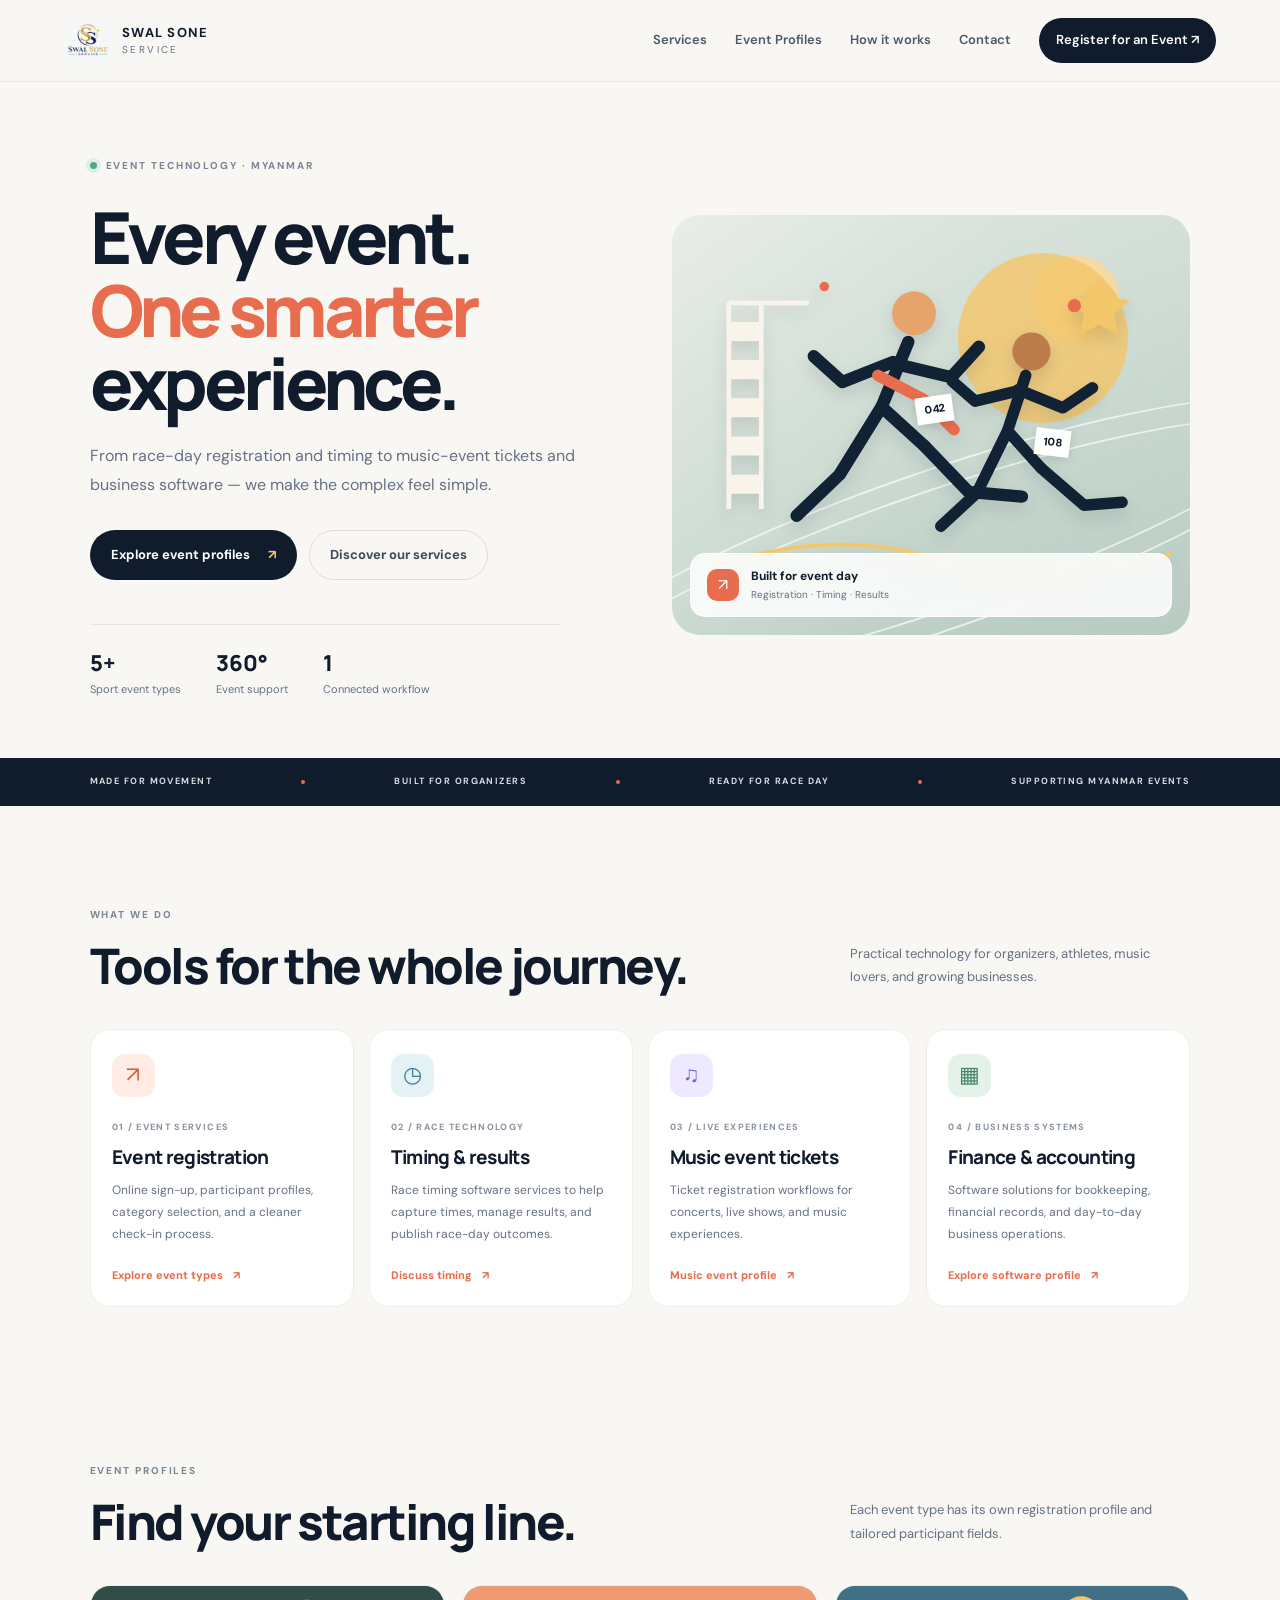
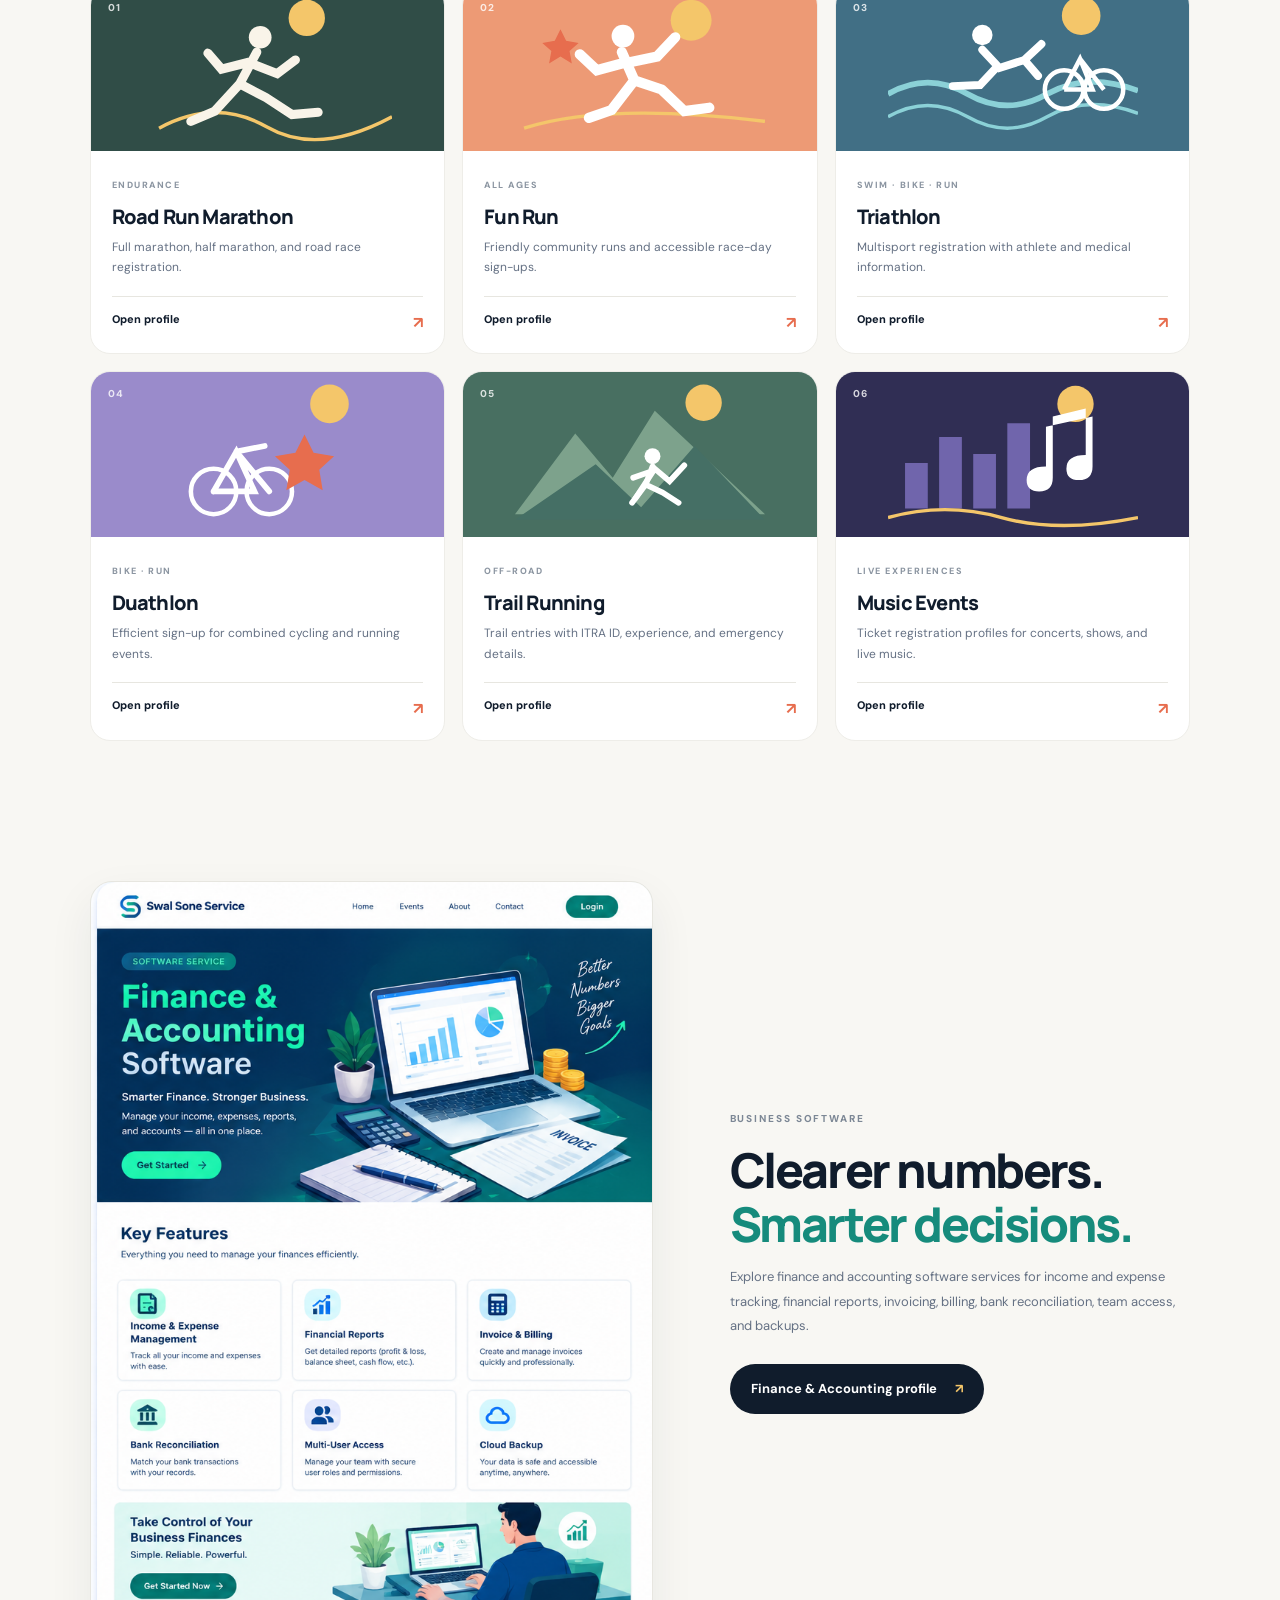
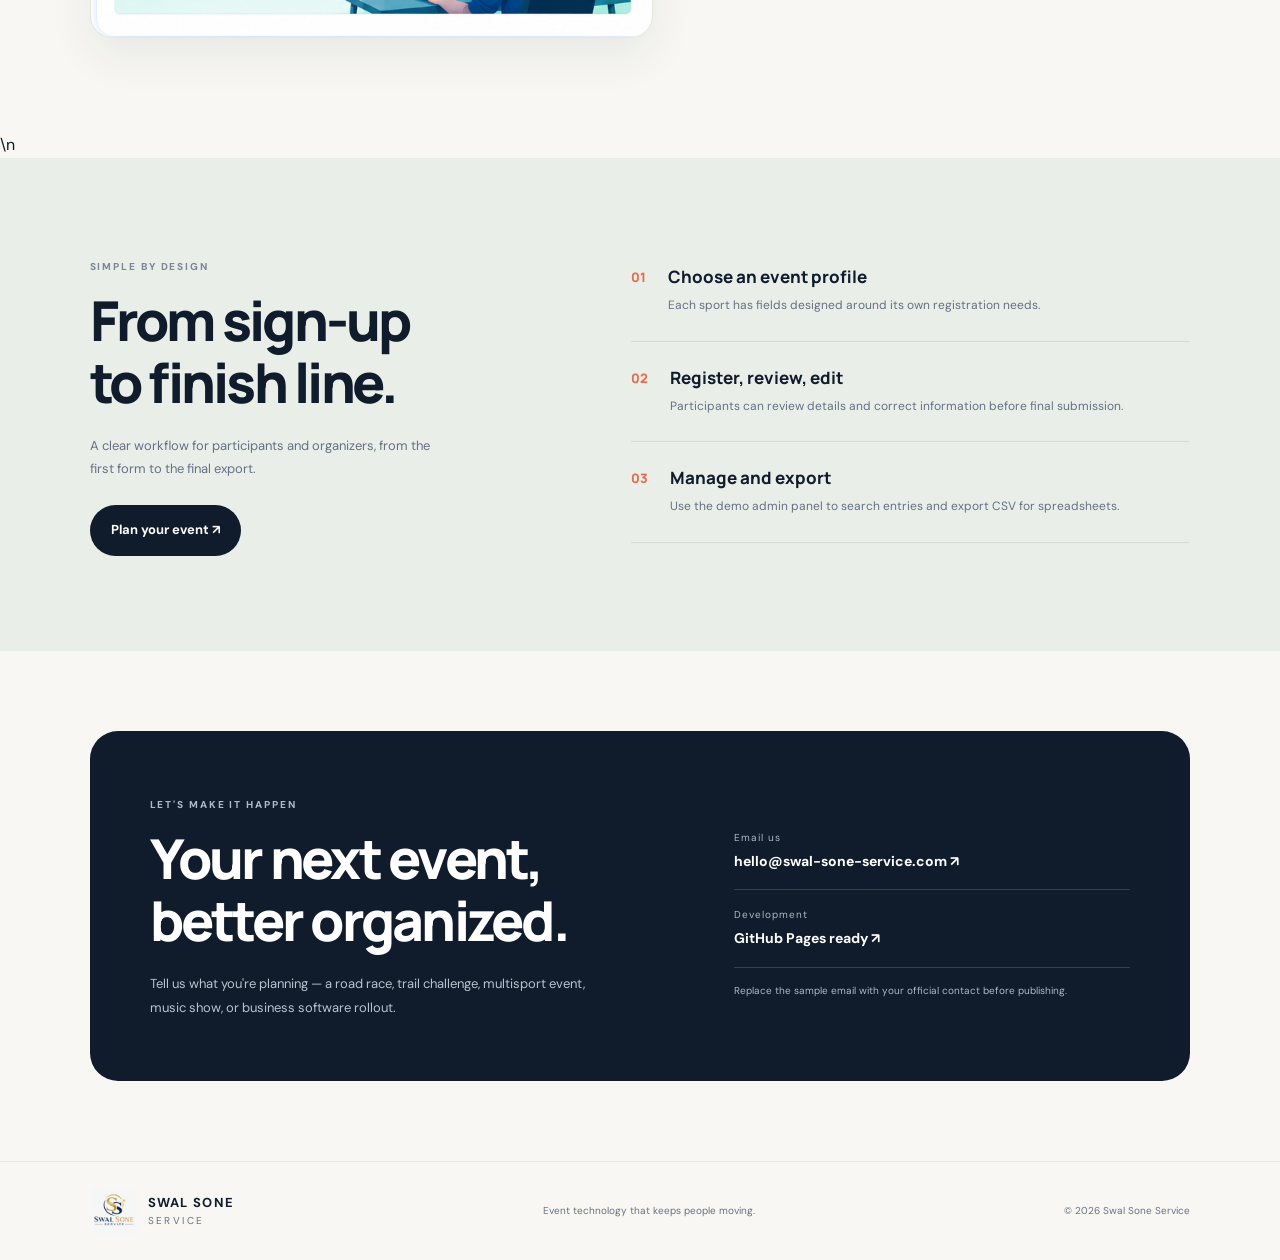
==== commit a040d3f6: "Add files via upload" ====
--- a/index.html
+++ b/index.html
@@ -10,7 +10,7 @@
 </head>
 <body>
 <header class="site-header">
-  <a class="brand" href="index.html" aria-label="Swal Sone Service home"><span class="brand-mark">SS</span><span><b>SWAL SONE</b><small>SERVICE</small></span></a>
+  <a class="brand" href="index.html" aria-label="Swal Sone Service home"><img class="site-logo" src="assets/swal-sone-logo.png" alt="Swal Sone Service Logo"><span><b>SWAL SONE</b><small>SERVICE</small></span></a>
   <button class="menu-toggle" id="menuToggle" aria-label="Open navigation">☰</button>
   <nav id="mainNav">
     <a href="#services">Services</a><a href="#events">Event Profiles</a><a href="#how">How it works</a><a href="#contact">Contact</a>
@@ -91,7 +91,7 @@
 \n<section class="process-section" id="how"><div class="section process-inner"><div><span class="eyebrow">SIMPLE BY DESIGN</span><h2>From sign-up<br>to finish line.</h2><p class="process-lede">A clear workflow for participants and organizers, from the first form to the final export.</p><a class="btn btn-primary" href="#contact">Plan your event ↗</a></div><div class="steps"><article><span>01</span><div><h3>Choose an event profile</h3><p>Each sport has fields designed around its own registration needs.</p></div></article><article><span>02</span><div><h3>Register, review, edit</h3><p>Participants can review details and correct information before final submission.</p></div></article><article><span>03</span><div><h3>Manage and export</h3><p>Use the demo admin panel to search entries and export CSV for spreadsheets.</p></div></article></div></div></section>
 <section class="section contact-section" id="contact"><div class="contact-panel"><div><span class="eyebrow">LET'S MAKE IT HAPPEN</span><h2>Your next event,<br>better organized.</h2><p>Tell us what you're planning — a road race, trail challenge, multisport event, music show, or business software rollout.</p></div><div class="contact-links"><a href="mailto:hello@swal-sone-service.com"><span>Email us</span><b>hello@swal-sone-service.com ↗</b></a><a href="https://github.com/" target="_blank" rel="noreferrer"><span>Development</span><b>GitHub Pages ready ↗</b></a><small>Replace the sample email with your official contact before publishing.</small></div></div></section>
 </main>
-<footer><a class="brand footer-brand" href="index.html"><span class="brand-mark">SS</span><span><b>SWAL SONE</b><small>SERVICE</small></span></a><p>Event technology that keeps people moving.</p><span>© <span id="year"></span> Swal Sone Service</span></footer>
+<footer><a class="brand footer-brand" href="index.html"><img class="site-logo" src="assets/swal-sone-logo.png" alt="Swal Sone Service Logo"><span><b>SWAL SONE</b><small>SERVICE</small></span></a><p>Event technology that keeps people moving.</p><span>© <span id="year"></span> Swal Sone Service</span></footer>
 <script src="app.js"></script>
 </body>
 </html>
--- a/styles.css
+++ b/styles.css
@@ -1,6 +1,6 @@
 @import url('https://fonts.googleapis.com/css2?family=DM+Sans:wght@400;500;600;700&family=Manrope:wght@400;500;600;700;800&display=swap');
 :root{--ink:#101c2c;--muted:#657184;--paper:#f8f7f3;--white:#fff;--orange:#e76d4e;--yellow:#f4c66a;--line:#e7e6e0;--navy:#14263b;--radius:20px}
-*{box-sizing:border-box}html{scroll-behavior:smooth;scroll-padding-top:90px}body{margin:0;background:var(--paper);color:var(--ink);font-family:"DM Sans",sans-serif;line-height:1.55}a{color:inherit;text-decoration:none}.site-header{height:82px;display:flex;align-items:center;justify-content:space-between;padding:0 max(5vw,24px);background:rgba(248,247,243,.94);position:sticky;top:0;z-index:20;border-bottom:1px solid rgba(16,28,44,.06);backdrop-filter:blur(14px)}.brand{display:flex;align-items:center;gap:10px;letter-spacing:.08em}.brand-mark{height:39px;width:39px;display:grid;place-items:center;background:var(--ink);color:white;border-radius:12px;font-weight:800;font-size:13px;letter-spacing:-.04em}.brand b,.brand small{display:block;line-height:1.2}.brand b{font-size:13px}.brand small{font-size:10px;letter-spacing:.24em;color:var(--muted);margin-top:4px}nav{display:flex;align-items:center;gap:28px;font-size:13px;font-weight:600}nav a:not(.nav-cta){color:#4c596a}nav a:hover{color:var(--orange)}.nav-cta{background:var(--ink);color:white;padding:12px 17px;border-radius:999px}.menu-toggle{display:none;border:0;background:none;font-size:24px}.hero{padding:70px max(7vw,24px) 60px;display:grid;grid-template-columns:1fr 1fr;gap:5vw;align-items:center;max-width:1500px;margin:auto;min-height:570px}.eyebrow{font-size:10px;letter-spacing:.19em;font-weight:800;color:#7c8795;display:inline-flex;align-items:center;gap:9px}.live-dot{height:7px;width:7px;border-radius:50%;background:#54a78d;box-shadow:0 0 0 4px #dfeee6}.hero h1{font-family:Manrope,sans-serif;font-size:clamp(48px,5.6vw,78px);letter-spacing:-.065em;line-height:1.02;margin:24px 0 22px;font-weight:800}.hero h1 em{color:var(--orange);font-style:normal}.hero-lede{max-width:490px;color:var(--muted);font-size:16px;line-height:1.8}.hero-actions{display:flex;gap:12px;align-items:center;flex-wrap:wrap;margin-top:30px}.btn{display:inline-flex;align-items:center;justify-content:center;gap:18px;padding:14px 20px;border-radius:999px;font-size:13px;font-weight:700;border:1px solid transparent;transition:transform .2s,background .2s}.btn:hover{transform:translateY(-2px)}.btn-primary{background:var(--ink);color:#fff}.btn-primary span{color:var(--yellow)}.btn-quiet{border-color:#dddcd5;color:#3e4a5a}.hero-stats{display:flex;gap:35px;margin-top:44px;padding-top:23px;border-top:1px solid var(--line);max-width:470px}.hero-stats div{display:flex;flex-direction:column}.hero-stats b{font:800 22px Manrope}.hero-stats span{font-size:11px;color:var(--muted);margin-top:3px}.hero-art{position:relative;min-height:420px;border-radius:28px;overflow:hidden;background:#e5ebe5;background-image:radial-gradient(circle at 78% 20%,#f5d99c 0 8%,transparent 8.5%),linear-gradient(145deg,#e9eee7,#cad9d0 55%,#a9c1b6)}.hero-art:before{content:"";position:absolute;inset:0;background:linear-gradient(110deg,transparent 50%,rgba(255,255,255,.18))}.sun{position:absolute;width:170px;height:170px;border-radius:50%;background:#f4c66a;top:38px;right:62px;opacity:.8}.track{position:absolute;width:150%;height:140px;border:2px solid rgba(255,255,255,.65);border-radius:50%;transform:rotate(-19deg);left:-24%;bottom:25px}.track-two{bottom:4px}.runner-art{position:absolute;inset:0;width:100%;height:100%;filter:drop-shadow(0 8px 8px rgba(16,28,44,.12))}.bib{position:absolute;z-index:2;background:#fff;color:var(--ink);font-size:11px;font-weight:800;padding:5px 8px;box-shadow:0 3px 10px #12223522;transform:rotate(-8deg)}.bib-one{left:47%;top:43%}.bib-two{left:70%;top:51%;transform:rotate(7deg)}.art-label{position:absolute;bottom:18px;left:18px;right:18px;display:flex;align-items:center;gap:12px;padding:13px 16px;border:1px solid #ffffffa6;background:#ffffffd9;border-radius:15px;backdrop-filter:blur(12px)}.label-icon{height:32px;width:32px;background:var(--orange);color:white;border-radius:10px;display:grid;place-items:center}.art-label b,.art-label small{display:block}.art-label b{font-size:12px}.art-label small{font-size:10px;color:var(--muted);margin-top:2px}.trust-strip{background:var(--ink);color:#d6dce2;padding:17px 7vw;display:flex;justify-content:space-between;align-items:center;gap:15px;font-size:9px;letter-spacing:.16em;font-weight:700}.trust-strip i{height:4px;width:4px;border-radius:50%;background:var(--orange)}.section{padding:95px max(7vw,24px);max-width:1500px;margin:auto}.section-heading{display:flex;justify-content:space-between;align-items:end;gap:25px;margin-bottom:35px}.section-heading h2,.process-inner h2,.contact-panel h2{font:800 clamp(32px,4vw,49px)/1.12 Manrope;letter-spacing:-.05em;margin:13px 0 0}.section-heading>p{max-width:340px;color:var(--muted);font-size:13px;margin:0 0 5px;line-height:1.8}.service-grid{display:grid;grid-template-columns:repeat(4,1fr);gap:15px}.service-card{background:white;border:1px solid #efeee9;border-radius:var(--radius);padding:24px 21px 22px;min-height:275px;display:flex;flex-direction:column;align-items:flex-start;transition:transform .2s,box-shadow .2s}.service-card:hover,.event-card:hover{transform:translateY(-4px);box-shadow:0 16px 40px #14263b0d}.service-icon{height:43px;width:43px;border-radius:13px;display:grid;place-items:center;font-size:22px;margin-bottom:24px}.orange{background:#ffede5;color:#d65e40}.blue{background:#e4f1f5;color:#397e93}.purple{background:#eee9ff;color:#7664ca}.green{background:#e4f2e9;color:#468564}.card-kicker{font-size:9px;letter-spacing:.15em;color:#8a94a1;font-weight:800}.service-card h3{font:750 19px Manrope;letter-spacing:-.035em;margin:10px 0}.service-card p{font-size:12px;color:var(--muted);line-height:1.8;margin:0 0 22px}.service-card>a{margin-top:auto;font-size:11px;font-weight:800;color:var(--orange);display:flex;gap:10px}.events-section{padding-top:55px}.event-grid{display:grid;grid-template-columns:repeat(3,1fr);gap:17px}.event-card{border-radius:var(--radius);overflow:hidden;background:#fff;border:1px solid #eeede8;transition:transform .2s,box-shadow .2s}.event-art{height:165px;position:relative;display:grid;place-items:center;overflow:hidden;background:#dce8e3}.event-art svg{width:100%;height:100%;max-width:250px;position:relative;z-index:1}.art-number{position:absolute;left:17px;top:14px;font-size:10px;font-weight:800;letter-spacing:.12em;color:#fff;opacity:.8}.marathon .event-art{background:#304d47}.funrun .event-art{background:#ed9a75}.triathlon .event-art{background:#416f85}.duathlon .event-art{background:#9a8bcb}.trail .event-art{background:#486f61}.music .event-art{background:#302e54}.event-info{padding:20px 21px 18px}.event-info>span{font-size:9px;letter-spacing:.17em;color:#8b95a1;font-weight:800}.event-info h3{font:800 20px Manrope;letter-spacing:-.04em;margin:7px 0}.event-info p{font-size:12px;color:var(--muted);min-height:40px;margin:0 0 18px;line-height:1.7}.event-link{border-top:1px solid var(--line);padding-top:14px;display:flex;justify-content:space-between;font-size:11px;font-weight:800}.event-link b{color:var(--orange);font-size:16px}.process-section{background:#e9eee9}.process-inner{display:grid;grid-template-columns:.85fr 1.15fr;gap:10vw;align-items:center}.process-inner h2{font-size:clamp(38px,4.5vw,55px)}.process-lede{font-size:13px;color:var(--muted);line-height:1.8;max-width:340px;margin:20px 0 25px}.steps article{display:flex;gap:22px;padding:24px 0;border-bottom:1px solid #d3ddd5}.steps article:first-child{padding-top:0}.steps article>span{font:800 13px Manrope;color:var(--orange);padding-top:3px}.steps h3{font:750 17px Manrope;margin:0 0 7px}.steps p{margin:0;color:var(--muted);font-size:12px;line-height:1.8}.contact-section{padding-top:80px;padding-bottom:80px}.contact-panel{background:var(--ink);color:white;border-radius:28px;padding:clamp(28px,5vw,60px);display:grid;grid-template-columns:1fr .8fr;gap:7vw;align-items:center}.contact-panel .eyebrow{color:#aeb9c7}.contact-panel h2{font-size:clamp(35px,4.5vw,55px)}.contact-panel p{max-width:450px;color:#b9c3cf;font-size:13px;line-height:1.9;margin:20px 0 0}.contact-links a{display:flex;flex-direction:column;gap:5px;padding:17px 0;border-bottom:1px solid #ffffff26}.contact-links a span{font-size:10px;color:#aeb9c7;letter-spacing:.1em}.contact-links a b{font-size:14px}.contact-links small{display:block;color:#aeb9c7;font-size:10px;margin-top:15px}footer{padding:25px max(7vw,24px);display:flex;align-items:center;justify-content:space-between;gap:20px;border-top:1px solid var(--line)}footer p,footer>span{font-size:10px;color:var(--muted)}.footer-brand .brand-mark{background:var(--orange)}
+*{box-sizing:border-box}html{scroll-behavior:smooth;scroll-padding-top:90px}body{margin:0;background:var(--paper);color:var(--ink);font-family:"DM Sans",sans-serif;line-height:1.55}a{color:inherit;text-decoration:none}.site-header{height:82px;display:flex;align-items:center;justify-content:space-between;padding:0 max(5vw,24px);background:rgba(248,247,243,.94);position:sticky;top:0;z-index:20;border-bottom:1px solid rgba(16,28,44,.06);backdrop-filter:blur(14px)}.brand{display:flex;align-items:center;gap:10px;letter-spacing:.08em}.site-logo{height:48px;width:48px;object-fit:contain;display:block;flex:0 0 auto}.brand b,.brand small{display:block;line-height:1.2}.brand b{font-size:13px}.brand small{font-size:10px;letter-spacing:.24em;color:var(--muted);margin-top:4px}nav{display:flex;align-items:center;gap:28px;font-size:13px;font-weight:600}nav a:not(.nav-cta){color:#4c596a}nav a:hover{color:var(--orange)}.nav-cta{background:var(--ink);color:white;padding:12px 17px;border-radius:999px}.menu-toggle{display:none;border:0;background:none;font-size:24px}.hero{padding:70px max(7vw,24px) 60px;display:grid;grid-template-columns:1fr 1fr;gap:5vw;align-items:center;max-width:1500px;margin:auto;min-height:570px}.eyebrow{font-size:10px;letter-spacing:.19em;font-weight:800;color:#7c8795;display:inline-flex;align-items:center;gap:9px}.live-dot{height:7px;width:7px;border-radius:50%;background:#54a78d;box-shadow:0 0 0 4px #dfeee6}.hero h1{font-family:Manrope,sans-serif;font-size:clamp(48px,5.6vw,78px);letter-spacing:-.065em;line-height:1.02;margin:24px 0 22px;font-weight:800}.hero h1 em{color:var(--orange);font-style:normal}.hero-lede{max-width:490px;color:var(--muted);font-size:16px;line-height:1.8}.hero-actions{display:flex;gap:12px;align-items:center;flex-wrap:wrap;margin-top:30px}.btn{display:inline-flex;align-items:center;justify-content:center;gap:18px;padding:14px 20px;border-radius:999px;font-size:13px;font-weight:700;border:1px solid transparent;transition:transform .2s,background .2s}.btn:hover{transform:translateY(-2px)}.btn-primary{background:var(--ink);color:#fff}.btn-primary span{color:var(--yellow)}.btn-quiet{border-color:#dddcd5;color:#3e4a5a}.hero-stats{display:flex;gap:35px;margin-top:44px;padding-top:23px;border-top:1px solid var(--line);max-width:470px}.hero-stats div{display:flex;flex-direction:column}.hero-stats b{font:800 22px Manrope}.hero-stats span{font-size:11px;color:var(--muted);margin-top:3px}.hero-art{position:relative;min-height:420px;border-radius:28px;overflow:hidden;background:#e5ebe5;background-image:radial-gradient(circle at 78% 20%,#f5d99c 0 8%,transparent 8.5%),linear-gradient(145deg,#e9eee7,#cad9d0 55%,#a9c1b6)}.hero-art:before{content:"";position:absolute;inset:0;background:linear-gradient(110deg,transparent 50%,rgba(255,255,255,.18))}.sun{position:absolute;width:170px;height:170px;border-radius:50%;background:#f4c66a;top:38px;right:62px;opacity:.8}.track{position:absolute;width:150%;height:140px;border:2px solid rgba(255,255,255,.65);border-radius:50%;transform:rotate(-19deg);left:-24%;bottom:25px}.track-two{bottom:4px}.runner-art{position:absolute;inset:0;width:100%;height:100%;filter:drop-shadow(0 8px 8px rgba(16,28,44,.12))}.bib{position:absolute;z-index:2;background:#fff;color:var(--ink);font-size:11px;font-weight:800;padding:5px 8px;box-shadow:0 3px 10px #12223522;transform:rotate(-8deg)}.bib-one{left:47%;top:43%}.bib-two{left:70%;top:51%;transform:rotate(7deg)}.art-label{position:absolute;bottom:18px;left:18px;right:18px;display:flex;align-items:center;gap:12px;padding:13px 16px;border:1px solid #ffffffa6;background:#ffffffd9;border-radius:15px;backdrop-filter:blur(12px)}.label-icon{height:32px;width:32px;background:var(--orange);color:white;border-radius:10px;display:grid;place-items:center}.art-label b,.art-label small{display:block}.art-label b{font-size:12px}.art-label small{font-size:10px;color:var(--muted);margin-top:2px}.trust-strip{background:var(--ink);color:#d6dce2;padding:17px 7vw;display:flex;justify-content:space-between;align-items:center;gap:15px;font-size:9px;letter-spacing:.16em;font-weight:700}.trust-strip i{height:4px;width:4px;border-radius:50%;background:var(--orange)}.section{padding:95px max(7vw,24px);max-width:1500px;margin:auto}.section-heading{display:flex;justify-content:space-between;align-items:end;gap:25px;margin-bottom:35px}.section-heading h2,.process-inner h2,.contact-panel h2{font:800 clamp(32px,4vw,49px)/1.12 Manrope;letter-spacing:-.05em;margin:13px 0 0}.section-heading>p{max-width:340px;color:var(--muted);font-size:13px;margin:0 0 5px;line-height:1.8}.service-grid{display:grid;grid-template-columns:repeat(4,1fr);gap:15px}.service-card{background:white;border:1px solid #efeee9;border-radius:var(--radius);padding:24px 21px 22px;min-height:275px;display:flex;flex-direction:column;align-items:flex-start;transition:transform .2s,box-shadow .2s}.service-card:hover,.event-card:hover{transform:translateY(-4px);box-shadow:0 16px 40px #14263b0d}.service-icon{height:43px;width:43px;border-radius:13px;display:grid;place-items:center;font-size:22px;margin-bottom:24px}.orange{background:#ffede5;color:#d65e40}.blue{background:#e4f1f5;color:#397e93}.purple{background:#eee9ff;color:#7664ca}.green{background:#e4f2e9;color:#468564}.card-kicker{font-size:9px;letter-spacing:.15em;color:#8a94a1;font-weight:800}.service-card h3{font:750 19px Manrope;letter-spacing:-.035em;margin:10px 0}.service-card p{font-size:12px;color:var(--muted);line-height:1.8;margin:0 0 22px}.service-card>a{margin-top:auto;font-size:11px;font-weight:800;color:var(--orange);display:flex;gap:10px}.events-section{padding-top:55px}.event-grid{display:grid;grid-template-columns:repeat(3,1fr);gap:17px}.event-card{border-radius:var(--radius);overflow:hidden;background:#fff;border:1px solid #eeede8;transition:transform .2s,box-shadow .2s}.event-art{height:165px;position:relative;display:grid;place-items:center;overflow:hidden;background:#dce8e3}.event-art svg{width:100%;height:100%;max-width:250px;position:relative;z-index:1}.art-number{position:absolute;left:17px;top:14px;font-size:10px;font-weight:800;letter-spacing:.12em;color:#fff;opacity:.8}.marathon .event-art{background:#304d47}.funrun .event-art{background:#ed9a75}.triathlon .event-art{background:#416f85}.duathlon .event-art{background:#9a8bcb}.trail .event-art{background:#486f61}.music .event-art{background:#302e54}.event-info{padding:20px 21px 18px}.event-info>span{font-size:9px;letter-spacing:.17em;color:#8b95a1;font-weight:800}.event-info h3{font:800 20px Manrope;letter-spacing:-.04em;margin:7px 0}.event-info p{font-size:12px;color:var(--muted);min-height:40px;margin:0 0 18px;line-height:1.7}.event-link{border-top:1px solid var(--line);padding-top:14px;display:flex;justify-content:space-between;font-size:11px;font-weight:800}.event-link b{color:var(--orange);font-size:16px}.process-section{background:#e9eee9}.process-inner{display:grid;grid-template-columns:.85fr 1.15fr;gap:10vw;align-items:center}.process-inner h2{font-size:clamp(38px,4.5vw,55px)}.process-lede{font-size:13px;color:var(--muted);line-height:1.8;max-width:340px;margin:20px 0 25px}.steps article{display:flex;gap:22px;padding:24px 0;border-bottom:1px solid #d3ddd5}.steps article:first-child{padding-top:0}.steps article>span{font:800 13px Manrope;color:var(--orange);padding-top:3px}.steps h3{font:750 17px Manrope;margin:0 0 7px}.steps p{margin:0;color:var(--muted);font-size:12px;line-height:1.8}.contact-section{padding-top:80px;padding-bottom:80px}.contact-panel{background:var(--ink);color:white;border-radius:28px;padding:clamp(28px,5vw,60px);display:grid;grid-template-columns:1fr .8fr;gap:7vw;align-items:center}.contact-panel .eyebrow{color:#aeb9c7}.contact-panel h2{font-size:clamp(35px,4.5vw,55px)}.contact-panel p{max-width:450px;color:#b9c3cf;font-size:13px;line-height:1.9;margin:20px 0 0}.contact-links a{display:flex;flex-direction:column;gap:5px;padding:17px 0;border-bottom:1px solid #ffffff26}.contact-links a span{font-size:10px;color:#aeb9c7;letter-spacing:.1em}.contact-links a b{font-size:14px}.contact-links small{display:block;color:#aeb9c7;font-size:10px;margin-top:15px}footer{padding:25px max(7vw,24px);display:flex;align-items:center;justify-content:space-between;gap:20px;border-top:1px solid var(--line)}footer p,footer>span{font-size:10px;color:var(--muted)}.footer-brand .brand-mark{background:var(--orange)}
 /* Registration pages */
 .subpage-hero{background:var(--ink);color:white;padding:54px max(7vw,24px) 46px}.subpage-hero .eyebrow{color:#bac5d0}.subpage-hero h1{font:800 clamp(38px,5vw,60px)/1.05 Manrope;letter-spacing:-.06em;margin:17px 0 12px}.subpage-hero p{max-width:650px;color:#c1cad4;font-size:14px;line-height:1.8}.subpage-hero .hero-mini-art{float:right;font-size:82px;line-height:1;opacity:.8;margin:0 5vw 0 20px}.crumbs{font-size:11px;color:#aeb9c7}.crumbs a{color:#fff}.registration-wrap{max-width:1120px;margin:0 auto;padding:42px 24px 80px;display:grid;grid-template-columns:1fr 300px;gap:25px;align-items:start}.form-panel,.side-panel{background:#fff;border:1px solid var(--line);border-radius:20px;padding:28px}.form-panel h2{font:800 23px Manrope;letter-spacing:-.04em;margin:0 0 5px}.form-panel .hint{font-size:12px;color:var(--muted);margin:0 0 24px}.form-grid{display:grid;grid-template-columns:1fr 1fr;gap:16px}.field{display:flex;flex-direction:column;gap:7px}.field.full{grid-column:1/-1}.field label{font-size:11px;font-weight:700;color:#455165}.field input,.field select,.field textarea{width:100%;font:13px "DM Sans",sans-serif;padding:12px 13px;border:1px solid #dfe2e5;border-radius:10px;background:#fff;color:var(--ink);outline:none}.field input:focus,.field select:focus,.field textarea:focus{border-color:#7a9f91;box-shadow:0 0 0 3px #7a9f911c}.field textarea{min-height:82px;resize:vertical}.field .checkline{display:flex;gap:9px;align-items:flex-start;font-size:11px;color:var(--muted);line-height:1.6}.field .checkline input{width:auto;margin-top:3px}.form-actions{display:flex;gap:10px;flex-wrap:wrap;margin-top:24px}.form-actions .btn{cursor:pointer}.btn-outline{background:#fff;border-color:#dfe2e5}.side-panel{position:sticky;top:100px;background:#f0f2ed}.side-panel h3{font:800 17px Manrope;margin:0 0 12px}.side-panel p,.side-panel li{font-size:12px;color:var(--muted);line-height:1.8}.side-panel ul{padding-left:17px}.notice{padding:12px;border-radius:10px;background:#fff7e6;color:#8b692c;font-size:11px;line-height:1.6;margin-top:18px}.stepper{display:flex;gap:8px;margin:0 0 25px}.stepper span{font-size:10px;padding:7px 10px;border-radius:99px;background:#f1f2ef;color:#687485}.stepper span.active{background:var(--ink);color:white}.hidden{display:none!important}.summary-list{display:grid;grid-template-columns:1fr 1fr;gap:10px}.summary-item{padding:12px;background:#f7f8f5;border-radius:10px;min-width:0}.summary-item small{display:block;color:#7b8794;font-size:10px;margin-bottom:4px}.summary-item b{font-size:12px;overflow-wrap:anywhere}.registration-lookup{max-width:1120px;margin:-45px auto 70px;padding:0 24px}.lookup-box{padding:22px;border:1px solid var(--line);background:#fff;border-radius:16px;display:flex;align-items:center;justify-content:space-between;gap:20px;flex-wrap:wrap}.lookup-box h3{font:800 17px Manrope;margin:0 0 5px}.lookup-box p{font-size:11px;color:var(--muted);margin:0}.lookup-controls{display:flex;gap:8px;flex-wrap:wrap}.lookup-controls input{padding:11px 12px;border:1px solid #dfe2e5;border-radius:9px;font:12px "DM Sans";min-width:190px}.table-wrap{overflow:auto;margin-top:20px}.admin-table{width:100%;border-collapse:collapse;background:white;font-size:11px}.admin-table th,.admin-table td{text-align:left;padding:12px;border-bottom:1px solid var(--line);white-space:nowrap}.admin-table th{background:#f5f6f3;color:#6c7886}.admin-table button{border:0;background:#edf1ed;padding:7px 10px;border-radius:7px;cursor:pointer;font-weight:700;font-size:10px}.admin-actions{display:flex;gap:10px;flex-wrap:wrap;margin-top:15px}.site-footer-mini{background:var(--ink);color:white;padding:25px max(7vw,24px);display:flex;justify-content:space-between;gap:15px;flex-wrap:wrap;font-size:10px}.site-footer-mini a{color:#f4c66a}.status-message{padding:12px;border-radius:10px;background:#e6f4e9;color:#326b49;font-size:12px;margin-bottom:16px}.status-error{background:#ffefea;color:#a5422c}
 @media(max-width:950px){nav{gap:14px}.nav-cta{padding:10px 12px}.service-grid{grid-template-columns:repeat(2,1fr)}.registration-wrap{grid-template-columns:1fr}.side-panel{position:static}.hero{gap:25px}.hero-art{min-height:370px}.trust-strip{flex-wrap:wrap;justify-content:center}.trust-strip span{margin:0 5px}}
@@ -19,3 +19,6 @@
 .finance-service-grid h3{font:750 15px Manrope;margin:9px 0}
 .finance-service-grid p{font-size:12px;color:var(--muted);line-height:1.8;margin:0}
 @media(max-width:680px){.finance-feature{grid-template-columns:1fr;padding-top:20px}.finance-service-grid{grid-template-columns:1fr}}
+
+/* Swal Sone Service official logo */
+@media(max-width:520px){.site-logo{height:40px;width:40px}.brand{gap:8px}}
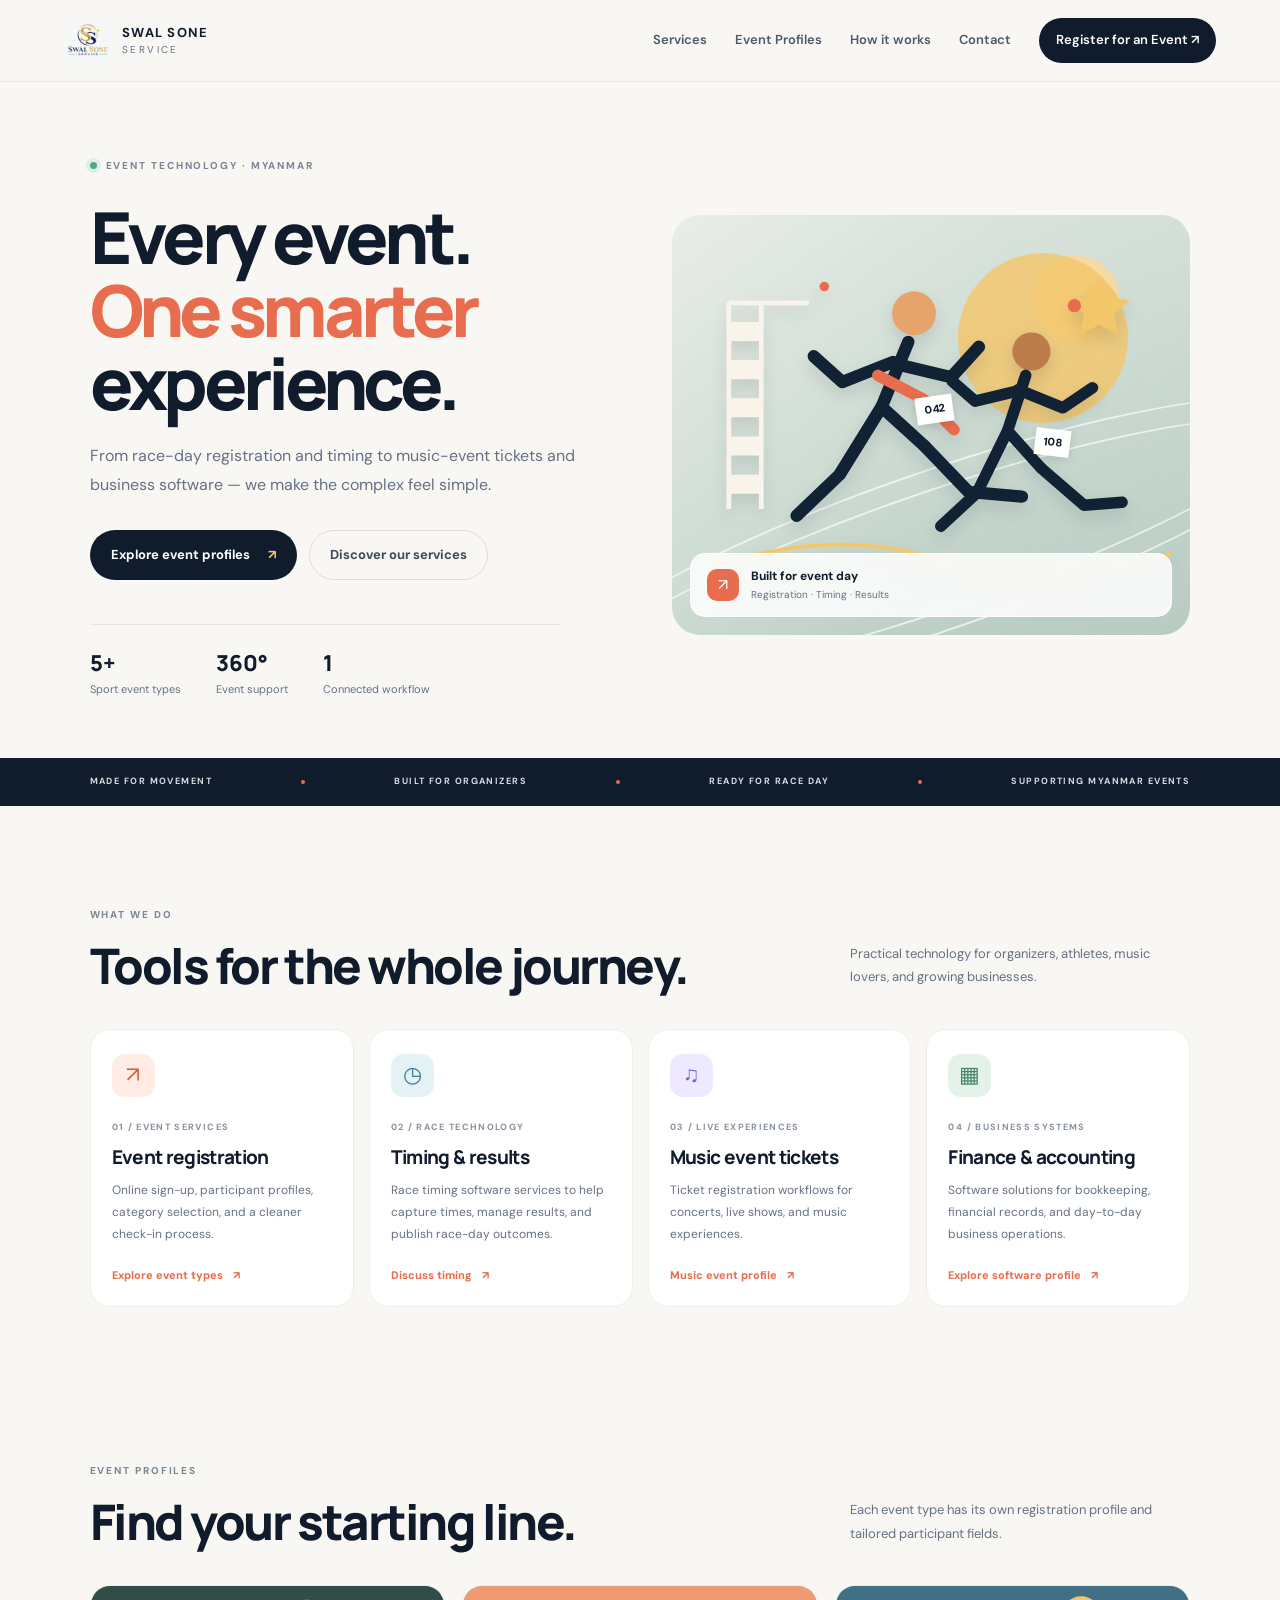
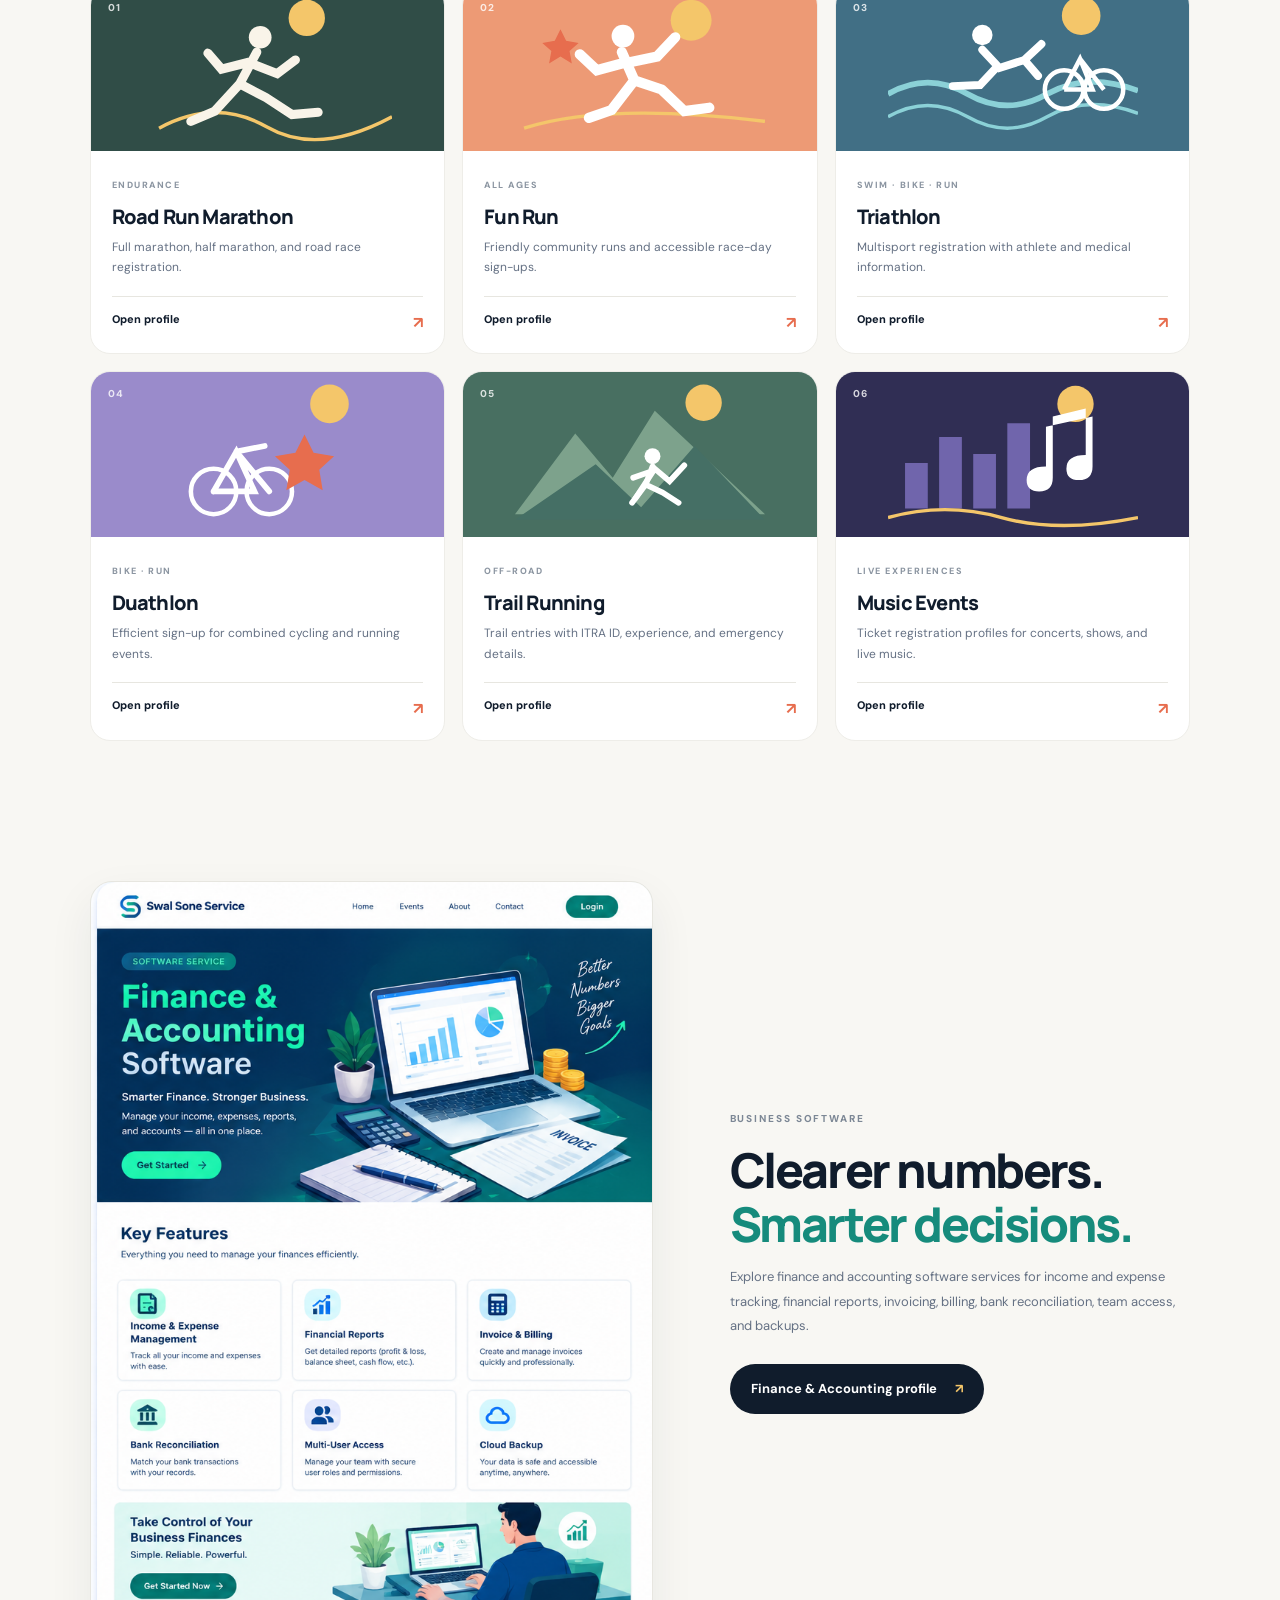
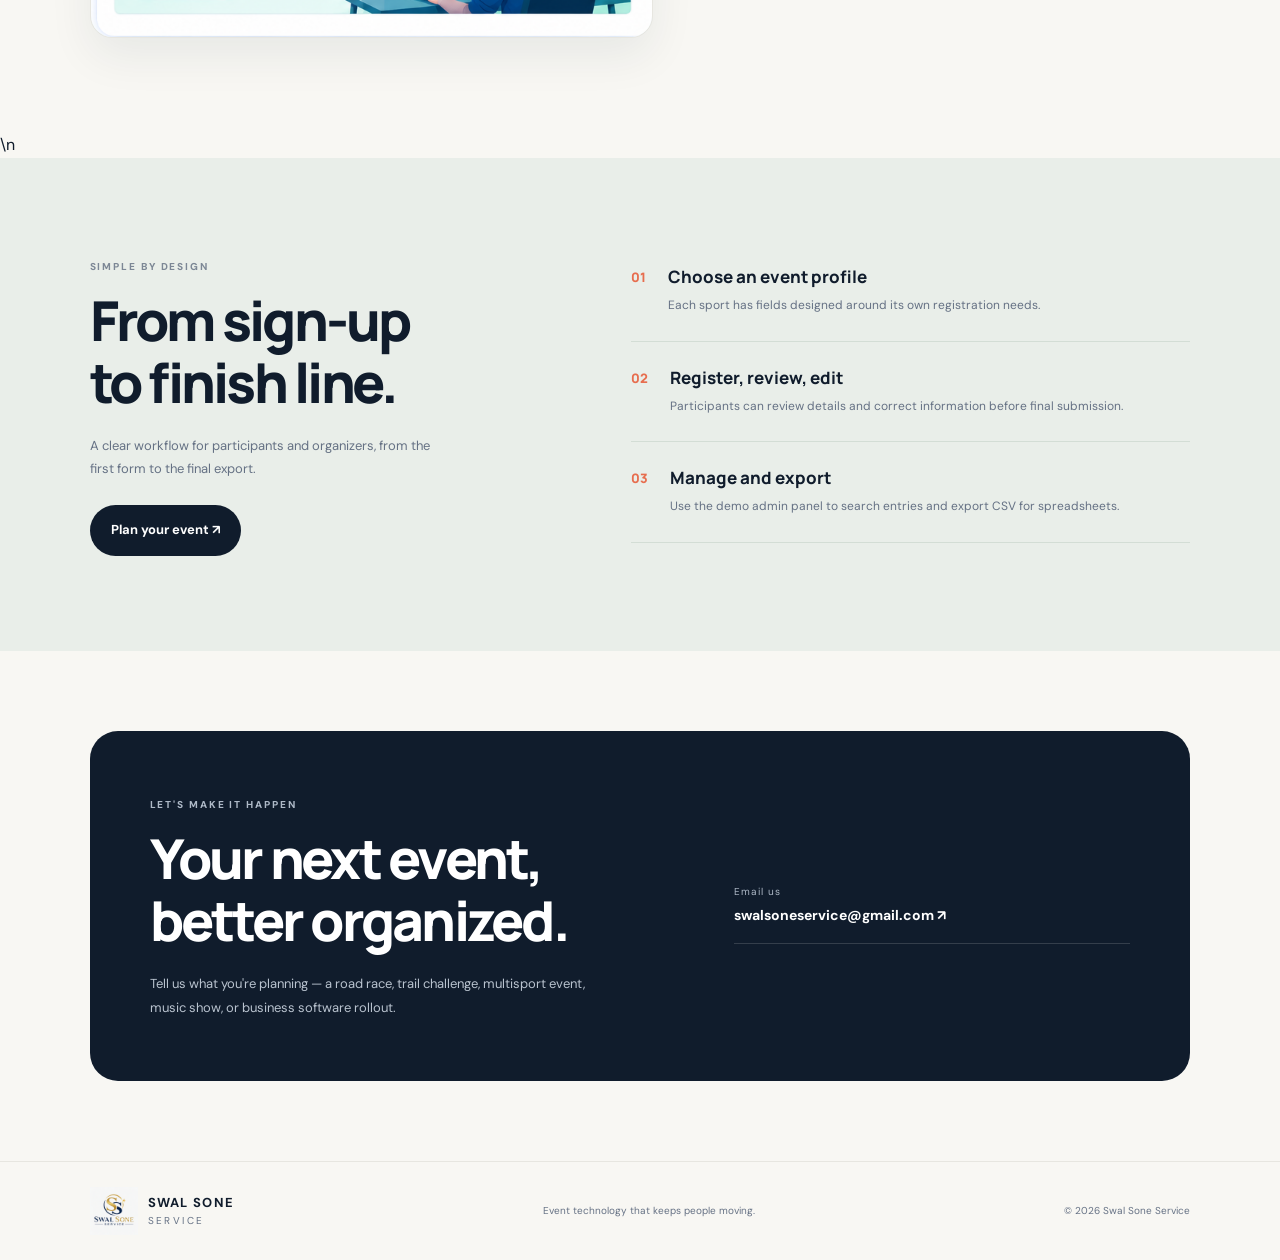
==== commit 345325d9: "Add files via upload" ====
--- a/index.html
+++ b/index.html
@@ -89,7 +89,7 @@
   <a class="btn btn-primary" href="finance-accounting.html">Finance & Accounting profile <span>↗</span></a></div>
 </section>
 \n<section class="process-section" id="how"><div class="section process-inner"><div><span class="eyebrow">SIMPLE BY DESIGN</span><h2>From sign-up<br>to finish line.</h2><p class="process-lede">A clear workflow for participants and organizers, from the first form to the final export.</p><a class="btn btn-primary" href="#contact">Plan your event ↗</a></div><div class="steps"><article><span>01</span><div><h3>Choose an event profile</h3><p>Each sport has fields designed around its own registration needs.</p></div></article><article><span>02</span><div><h3>Register, review, edit</h3><p>Participants can review details and correct information before final submission.</p></div></article><article><span>03</span><div><h3>Manage and export</h3><p>Use the demo admin panel to search entries and export CSV for spreadsheets.</p></div></article></div></div></section>
-<section class="section contact-section" id="contact"><div class="contact-panel"><div><span class="eyebrow">LET'S MAKE IT HAPPEN</span><h2>Your next event,<br>better organized.</h2><p>Tell us what you're planning — a road race, trail challenge, multisport event, music show, or business software rollout.</p></div><div class="contact-links"><a href="mailto:hello@swal-sone-service.com"><span>Email us</span><b>hello@swal-sone-service.com ↗</b></a><a href="https://github.com/" target="_blank" rel="noreferrer"><span>Development</span><b>GitHub Pages ready ↗</b></a><small>Replace the sample email with your official contact before publishing.</small></div></div></section>
+<section class="section contact-section" id="contact"><div class="contact-panel"><div><span class="eyebrow">LET'S MAKE IT HAPPEN</span><h2>Your next event,<br>better organized.</h2><p>Tell us what you're planning — a road race, trail challenge, multisport event, music show, or business software rollout.</p></div><div class="contact-links"><a href="mailto:swalsoneservice@gmail.com"><span>Email us</span><b>swalsoneservice@gmail.com ↗</b></a></div></div></section>
 </main>
 <footer><a class="brand footer-brand" href="index.html"><img class="site-logo" src="assets/swal-sone-logo.png" alt="Swal Sone Service Logo"><span><b>SWAL SONE</b><small>SERVICE</small></span></a><p>Event technology that keeps people moving.</p><span>© <span id="year"></span> Swal Sone Service</span></footer>
 <script src="app.js"></script>
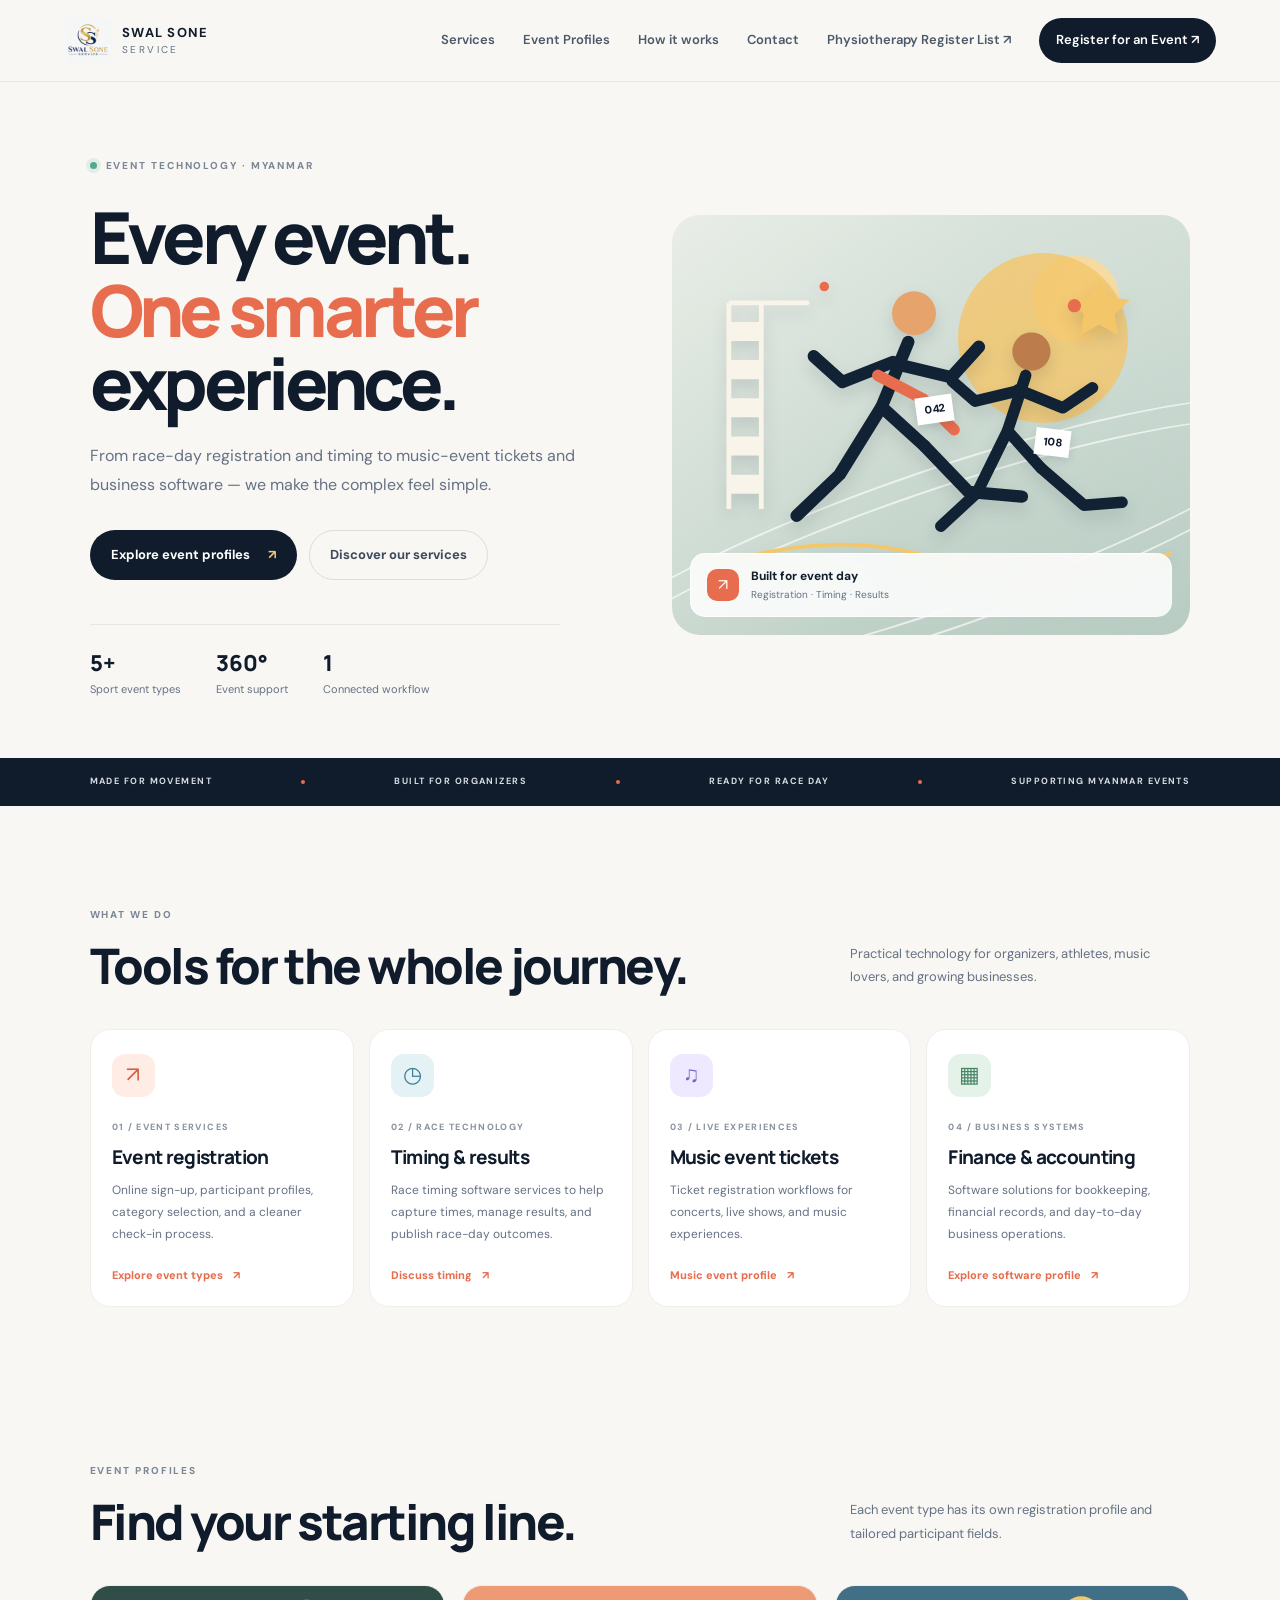
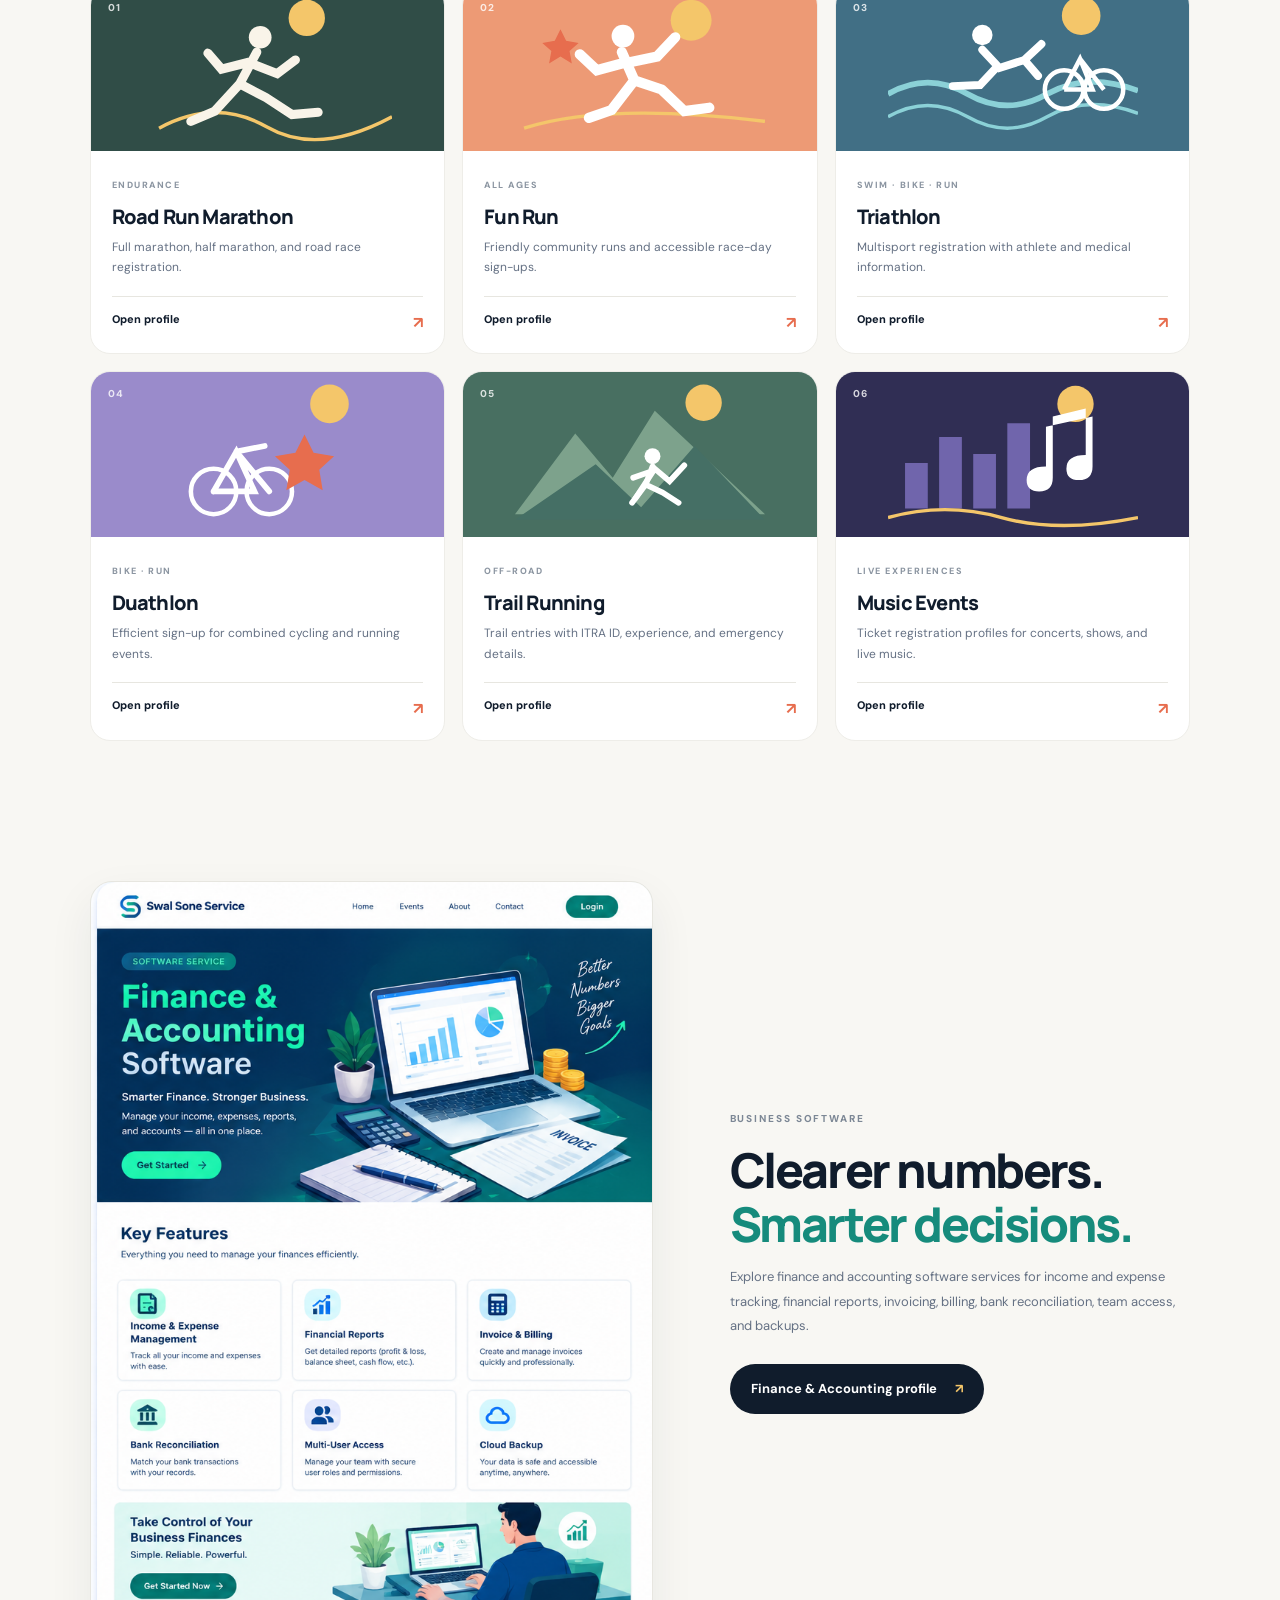
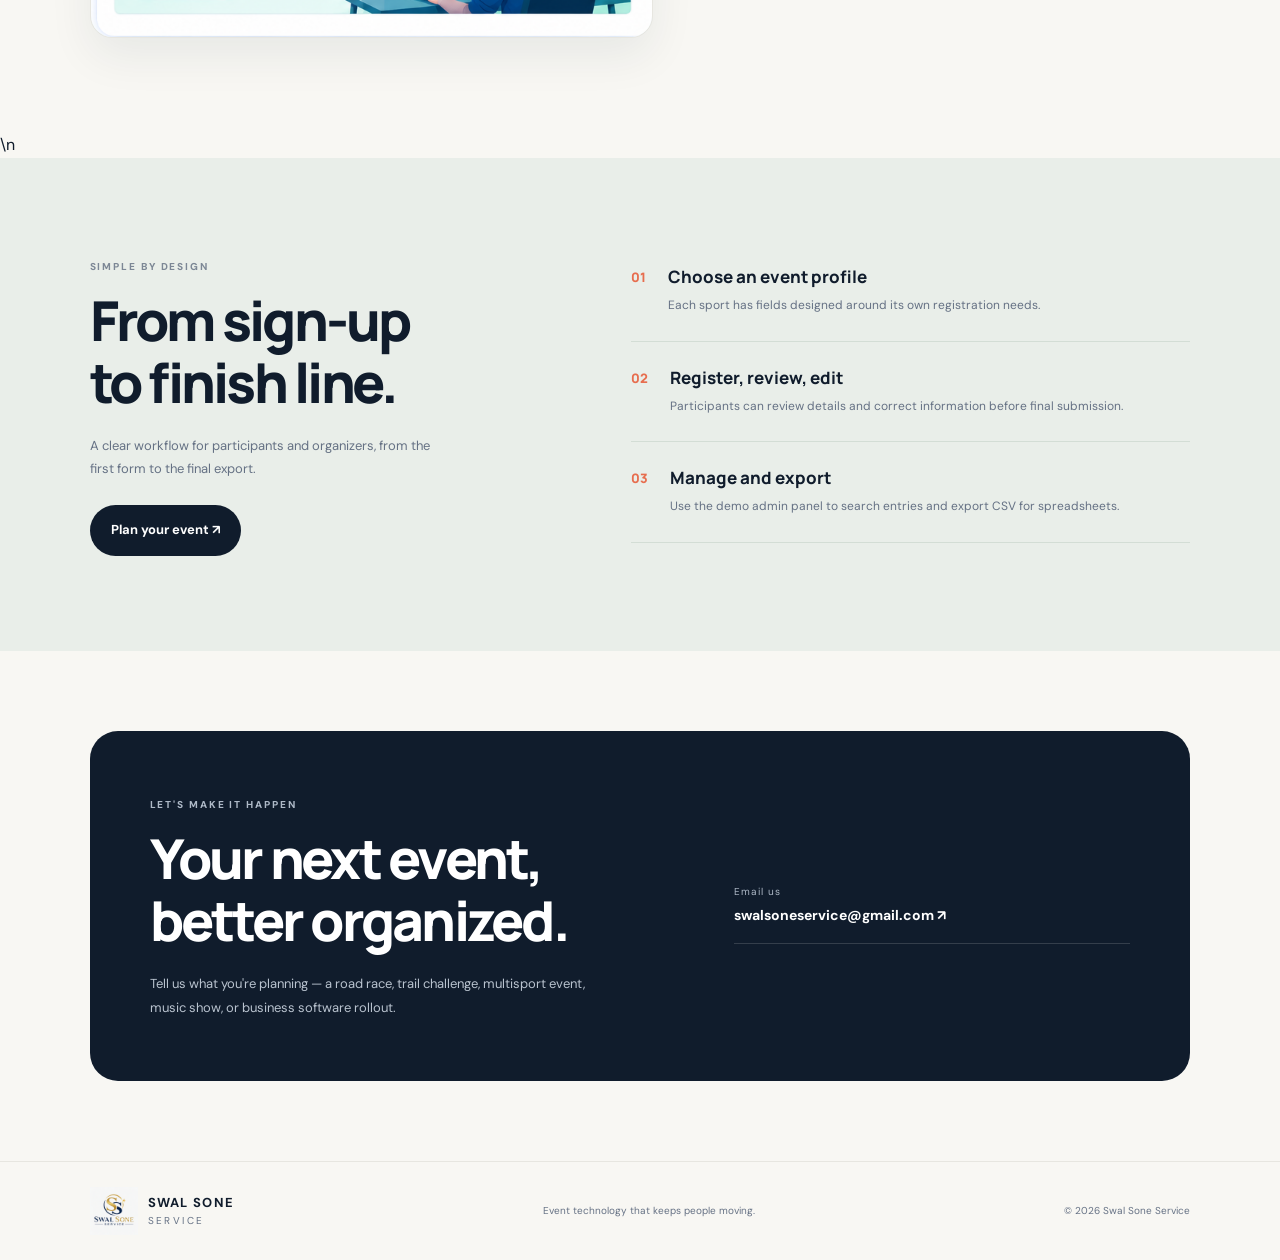
==== commit 2682a8b5: "Add files via upload" ====
--- a/index.html
+++ b/index.html
@@ -13,7 +13,7 @@
   <a class="brand" href="index.html" aria-label="Swal Sone Service home"><img class="site-logo" src="assets/swal-sone-logo.png" alt="Swal Sone Service Logo"><span><b>SWAL SONE</b><small>SERVICE</small></span></a>
   <button class="menu-toggle" id="menuToggle" aria-label="Open navigation">☰</button>
   <nav id="mainNav">
-    <a href="#services">Services</a><a href="#events">Event Profiles</a><a href="#how">How it works</a><a href="#contact">Contact</a>
+    <a href="#services">Services</a><a href="#events">Event Profiles</a><a href="#how">How it works</a><a href="#contact">Contact</a><a href="https://swalsoneservice-bit.github.io/Physiotherapy-Register-List/" target="_blank" rel="noopener noreferrer">Physiotherapy Register List ↗</a>
     <a class="nav-cta" href="#events">Register for an Event ↗</a>
   </nav>
 </header>
--- a/styles.css
+++ b/styles.css
@@ -22,3 +22,7 @@
 
 /* Swal Sone Service official logo */
 @media(max-width:520px){.site-logo{height:40px;width:40px}.brand{gap:8px}}
+
+.capacity-warning{display:block!important;padding:14px 16px!important;border:1px solid #e3a33b;border-radius:10px;background:#fff2d8!important;color:#8b3d16!important;font-weight:700;font-size:13px!important;line-height:1.6;margin:0 0 18px!important}.form-actions .btn:disabled{opacity:.55;cursor:not-allowed}
+.capacity-near{display:block!important;padding:14px 16px!important;border:1px solid #f0c36d;border-radius:10px;background:#fff8e7!important;color:#805500!important;font-weight:700;font-size:13px!important;line-height:1.6;margin:0 0 18px!important}
+@media(max-width:640px){.form-actions{display:flex;flex-direction:column;gap:10px}.form-actions .btn{width:100%;box-sizing:border-box}.site-logo{max-width:52px;max-height:52px}}
